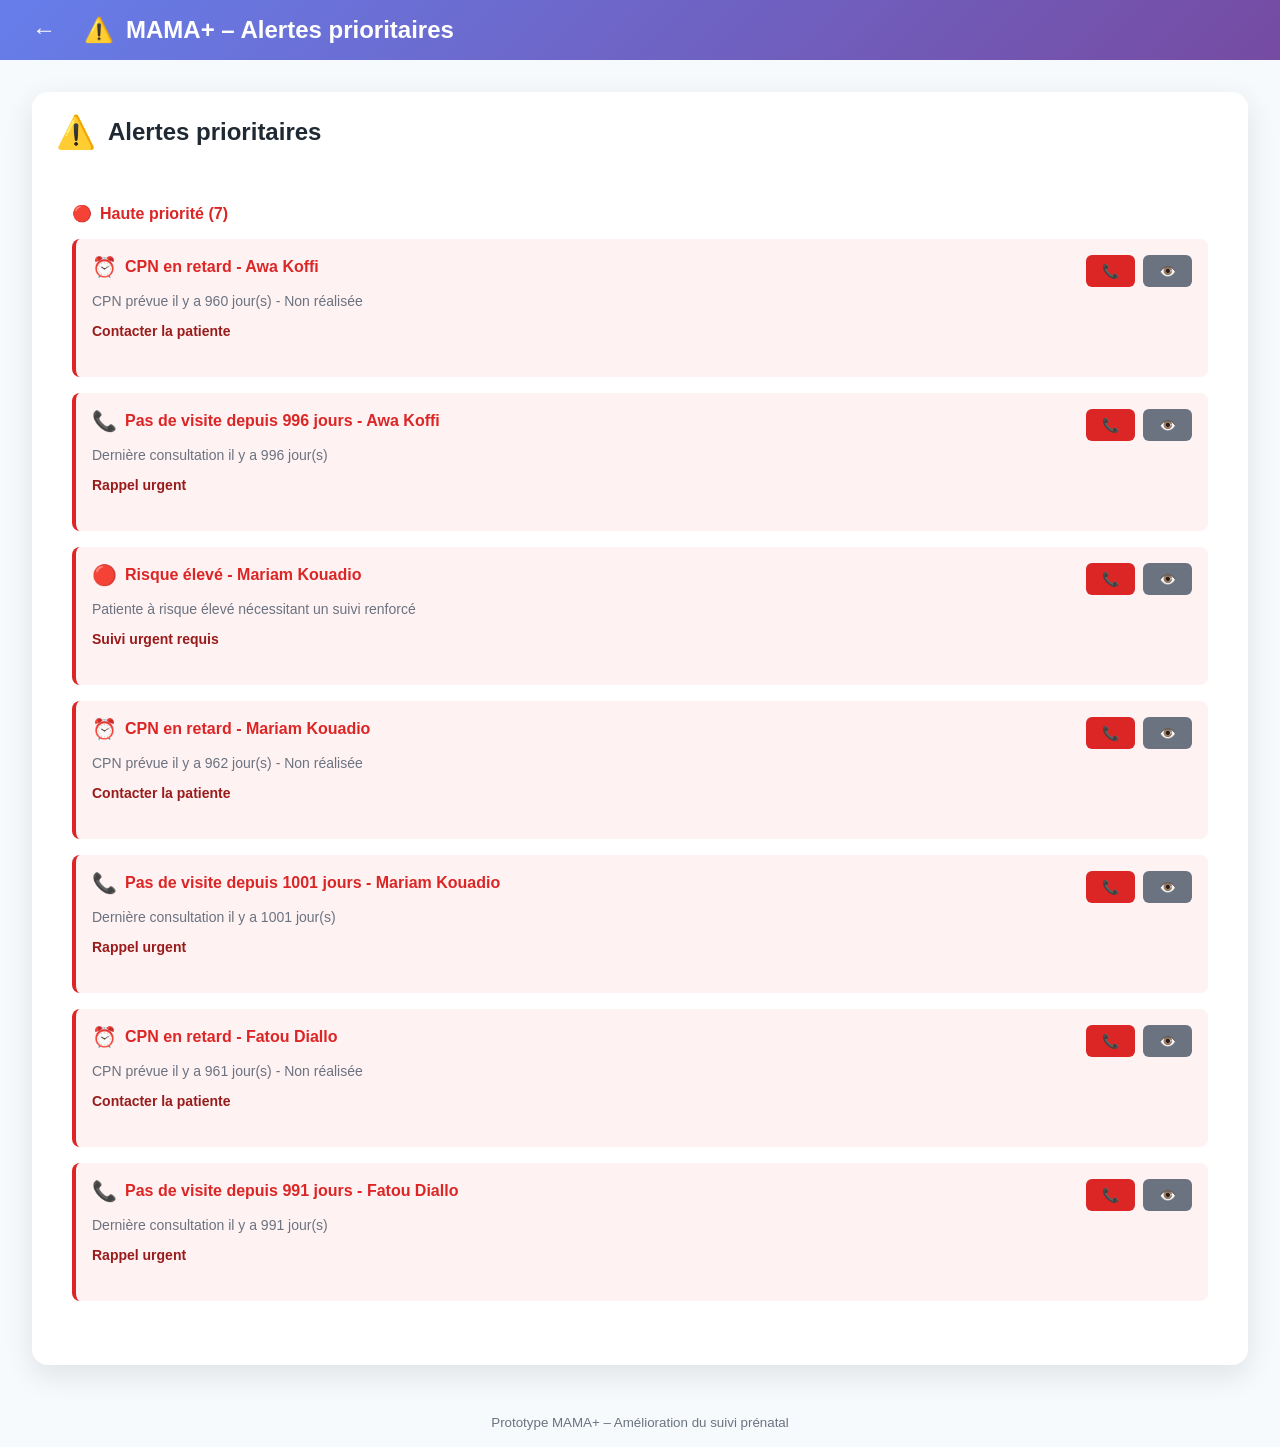
==== alertes.html @ 45003eb3 "Add files via upload" ====
<!DOCTYPE html>
<html lang="fr">
  <head>
    <meta charset="UTF-8" />
    <meta name="viewport" content="width=device-width, initial-scale=1.0" />
    <title>MAMA+ – Alertes prioritaires</title>
    <link rel="stylesheet" href="styles.css" />
  </head>
  <body>
    <header role="banner" class="tools-header">
      <div class="header-left">
        <a href="index-professionnel.html" style="color: #fff; text-decoration: none; font-size: 1.5rem; margin-right: 1rem;">←</a>
        <span class="header-icon">⚠️</span>
        <h1>MAMA+ – Alertes prioritaires</h1>
      </div>
      <div id="auth-section" role="navigation">
        <div id="user-info" class="hidden" aria-live="polite">
          <span id="user-name" aria-label="Nom de l'utilisateur"></span>
          <button id="logout-button" type="button" aria-label="Se déconnecter">Déconnexion</button>
        </div>
      </div>
    </header>

    <main role="main" style="padding: 2rem;">
      <section class="card alerts-card" id="alerts-card">
        <div class="card-header-with-icon">
          <span class="card-icon" style="font-size: 2rem;">⚠️</span>
          <h2>Alertes prioritaires</h2>
        </div>
        <div id="alertes-prioritaires-content" style="padding: 1rem;">
          <div class="loading-state" style="text-align: center; padding: 2rem; color: #6b7280;">
            <p>Chargement des alertes...</p>
          </div>
        </div>
      </section>
    </main>

    <footer role="contentinfo">
      <small>Prototype MAMA+ – Amélioration du suivi prénatal</small>
    </footer>

    <!-- Script pour les alertes prioritaires (version simplifiée) -->
    <script src="app-alertes-simple.js" defer></script>
  </body>
</html>
---- styles.css ----
:root {
  font-family: "Segoe UI", Arial, sans-serif;
  color: #1f2933;
  background-color: #f7fafc;
}

body {
  margin: 0;
  padding: 0;
}

header {
  background: linear-gradient(120deg, #2563eb, #10b981);
  color: #fff;
  padding: 1.5rem 2rem;
  display: flex;
  justify-content: space-between;
  align-items: center;
}

header h1 {
  margin: 0;
  font-size: 1.6rem;
}

#auth-section {
  display: flex;
  gap: 1rem;
  align-items: center;
}

#login-form {
  display: flex;
  gap: 0.5rem;
}

input,
select,
textarea,
button {
  font: inherit;
  padding: 0.5rem;
  border-radius: 0.5rem;
  border: 1px solid #d0d7de;
}

button {
  background-color: #2563eb;
  color: #fff;
  cursor: pointer;
  border: none;
  transition: background 0.2s ease;
}

button:hover {
  background-color: #1d4ed8;
}

main {
  padding: 2rem;
  display: flex;
  flex-direction: column;
  gap: 1.5rem;
}

.layout {
  display: grid;
  grid-template-columns: repeat(auto-fit, minmax(320px, 1fr));
  gap: 1.5rem;
}

.card {
  background: #fff;
  border-radius: 1rem;
  box-shadow: 0 10px 30px rgba(15, 23, 42, 0.1);
  padding: 1.5rem;
}

.card h2 {
  margin-top: 0;
}

.stats-grid {
  display: grid;
  grid-template-columns: repeat(3, 1fr);
  gap: 0.75rem;
  margin-top: 1rem;
}

.stat-card {
  transition: transform 0.2s ease, box-shadow 0.2s ease;
  cursor: default;
}

.stat-card:hover {
  transform: translateY(-2px);
  box-shadow: 0 6px 12px rgba(0,0,0,0.15) !important;
}

.dashboard-stats-section {
  margin-bottom: 2rem;
}

@media (max-width: 768px) {
  .stats-grid {
    grid-template-columns: repeat(2, 1fr);
    gap: 0.75rem;
  }
}

@media (max-width: 480px) {
  .stats-grid {
    grid-template-columns: 1fr;
    gap: 0.75rem;
  }
}

.stat-value {
  font-size: 1.75rem;
  font-weight: 600;
  color: #2563eb;
}

.stat-label {
  color: #6b7280;
  font-size: 0.9rem;
}

.risk-stats-section {
  margin-top: 2rem;
  padding-top: 1.5rem;
  border-top: 2px solid #e5e7eb;
}

.risk-stats-section h3 {
  margin: 0 0 1rem 0;
  font-size: 1.1rem;
  color: #374151;
}

.risk-stats-grid {
  display: grid;
  grid-template-columns: repeat(auto-fit, minmax(120px, 1fr));
  gap: 1rem;
}

.risk-stat-item {
  padding: 1rem;
  border-radius: 0.5rem;
  text-align: center;
  border: 2px solid transparent;
}

.risk-high-stat {
  background-color: #fef2f2;
  border-color: #ef4444;
}

.risk-medium-stat {
  background-color: #fffbeb;
  border-color: #f59e0b;
}

.risk-low-stat {
  background-color: #ecfdf5;
  border-color: #10b981;
}

.risk-stat-item .stat-value {
  display: block;
  font-size: 2rem;
  font-weight: 700;
  margin-bottom: 0.25rem;
}

.risk-high-stat .stat-value {
  color: #dc2626;
}

.risk-medium-stat .stat-value {
  color: #d97706;
}

.risk-low-stat .stat-value {
  color: #059669;
}

.table-controls {
  margin-bottom: 1rem;
  padding: 0.75rem;
  background-color: #f9fafb;
  border-radius: 0.5rem;
}

.table-controls-advanced {
  margin-bottom: 1rem;
  padding: 1rem;
  background-color: #f9fafb;
  border-radius: 0.5rem;
}

.filters-row {
  display: grid;
  grid-template-columns: repeat(auto-fit, minmax(140px, 1fr));
  gap: 1rem;
  align-items: end;
}

@media (max-width: 768px) {
  .filters-row {
    grid-template-columns: repeat(auto-fit, minmax(120px, 1fr));
    gap: 0.75rem;
  }
}

.filters-row label {
  display: flex;
  flex-direction: column;
  gap: 0.25rem;
  margin: 0;
  font-size: 0.875rem;
}

.filters-row select {
  padding: 0.5rem;
  border-radius: 0.375rem;
  border: 1px solid #d1d5db;
}

.table-controls label {
  display: flex;
  flex-direction: row;
  align-items: center;
  gap: 0.5rem;
  margin: 0;
}

.table-controls select {
  flex: 1;
  max-width: 200px;
}

.table-container {
  overflow-x: auto;
}

.risk-cell {
  display: flex;
  flex-direction: column;
  gap: 0.25rem;
  align-items: flex-start;
}

.risk-score-small {
  font-size: 0.75rem;
  color: #6b7280;
  font-weight: 500;
}

.risk-row-high {
  background-color: #fef2f2 !important;
  border-left: 3px solid #ef4444;
}

.risk-row-high:hover {
  background-color: #fee2e2 !important;
}

/* Styles pour les actions rapides */
.action-buttons {
  display: flex;
  gap: 0.5rem;
  justify-content: center;
}

.action-btn {
  background: none;
  border: 1px solid #e5e7eb;
  border-radius: 0.375rem;
  padding: 0.375rem 0.5rem;
  cursor: pointer;
  font-size: 1rem;
  transition: all 0.2s;
  line-height: 1;
}

.action-btn:hover {
  background-color: #f3f4f6;
  border-color: #2563eb;
  transform: scale(1.1);
}

.action-btn.call-btn:hover {
  background-color: #ecfdf5;
  border-color: #10b981;
}

.action-btn.reminder-btn:hover {
  background-color: #eff6ff;
  border-color: #2563eb;
}

.action-btn.view-btn:hover {
  background-color: #f9fafb;
  border-color: #6b7280;
}

.action-btn.edit-btn:hover {
  background-color: #fef3c7;
  border-color: #f59e0b;
}

.action-btn.delete-btn:hover {
  background-color: #fee2e2;
  border-color: #ef4444;
}

.action-btn:disabled {
  opacity: 0.5;
  cursor: not-allowed;
}

.action-btn:disabled:hover {
  background: none;
  border-color: #e5e7eb;
  transform: none;
}

/* Styles pour les alertes */
.alerts-list {
  display: flex;
  flex-direction: column;
  gap: 1rem;
}

.alert-item {
  padding: 1rem;
  border-radius: 0.5rem;
  border-left: 4px solid;
  background: #fff;
}

.alert-item.high {
  border-left-color: #ef4444;
  background: #fef2f2;
}

.alert-item.medium {
  border-left-color: #f59e0b;
  background: #fffbeb;
}

.alert-header {
  display: flex;
  gap: 1rem;
  margin-bottom: 0.75rem;
}

.alert-icon {
  font-size: 1.5rem;
  line-height: 1;
  flex-shrink: 0;
}

.alert-info strong {
  display: block;
  color: #1f2933;
  margin-bottom: 0.25rem;
  font-size: 1rem;
}

.alert-info p {
  margin: 0;
  color: #4b5563;
  font-size: 0.875rem;
}

.alert-actions {
  display: flex;
  gap: 0.5rem;
  flex-wrap: wrap;
}

.btn-small {
  padding: 0.375rem 0.75rem;
  font-size: 0.875rem;
  border-radius: 0.375rem;
  border: none;
  cursor: pointer;
  font-weight: 500;
  transition: all 0.2s;
}

.btn-small.btn-primary {
  background-color: #2563eb;
  color: #fff;
}

.btn-small.btn-primary:hover {
  background-color: #1d4ed8;
}

.btn-small.btn-secondary {
  background-color: #6b7280;
  color: #fff;
}

.btn-small.btn-secondary:hover {
  background-color: #4b5563;
}

/* Styles pour les statistiques de performance */
.performance-stats {
  display: flex;
  flex-direction: column;
  gap: 2rem;
}

.performance-item {
  padding: 1.5rem;
  background: #f9fafb;
  border-radius: 0.5rem;
}

.performance-item h4 {
  margin: 0 0 1rem 0;
  color: #374151;
  font-size: 1rem;
}

.stat-bar {
  position: relative;
  width: 100%;
  height: 2rem;
  background: #e5e7eb;
  border-radius: 1rem;
  overflow: hidden;
  margin-bottom: 0.5rem;
}

.stat-bar-fill {
  height: 100%;
  background: linear-gradient(90deg, #2563eb, #10b981);
  transition: width 0.5s ease;
  border-radius: 1rem;
}

.stat-bar-label {
  position: absolute;
  top: 50%;
  left: 50%;
  transform: translate(-50%, -50%);
  font-weight: 700;
  color: #1f2933;
  font-size: 0.875rem;
}

.stat-value-large {
  font-size: 3rem;
  font-weight: 700;
  color: #2563eb;
  line-height: 1;
  margin-bottom: 0.5rem;
}

.performance-actions {
  display: flex;
  gap: 1rem;
  margin-top: 1rem;
}

/* Styles pour la géovisualisation */
.map-placeholder {
  padding: 2rem;
  text-align: center;
  background: #f3f4f6;
  border-radius: 0.5rem;
  border: 2px dashed #d1d5db;
  min-height: 300px;
  display: flex;
  flex-direction: column;
  align-items: center;
  justify-content: center;
}

.map-clusters-preview {
  margin-top: 1.5rem;
  display: grid;
  grid-template-columns: repeat(auto-fit, minmax(200px, 1fr));
  gap: 1rem;
}

.map-cluster-item {
  padding: 1rem;
  background: #fff;
  border-radius: 0.5rem;
  border: 1px solid #e5e7eb;
}

.map-cluster-item strong {
  display: block;
  margin-bottom: 0.5rem;
  color: #1f2933;
}

.cluster-stats {
  display: flex;
  flex-wrap: wrap;
  gap: 0.75rem;
  font-size: 0.875rem;
}

.cluster-stats span {
  padding: 0.25rem 0.5rem;
  border-radius: 0.25rem;
  background: #f3f4f6;
}

.cluster-stats .risk-high {
  background: #fee2e2;
  color: #991b1b;
}

.cluster-stats .risk-medium {
  background: #fef3c7;
  color: #92400e;
}

.cluster-stats .risk-low {
  background: #d1fae5;
  color: #065f46;
}

.stat-percentage {
  display: block;
  font-size: 0.75rem;
  margin-top: 0.25rem;
  opacity: 0.8;
}

/* Styles pour le modal */
.modal {
  position: fixed;
  top: 0;
  left: 0;
  width: 100%;
  height: 100%;
  background-color: rgba(0, 0, 0, 0.5);
  display: flex;
  justify-content: center;
  align-items: center;
  z-index: 1000;
  overflow-y: auto;
  padding: 2rem;
}

.modal.hidden {
  display: none;
}

.modal-content {
  background: #fff;
  border-radius: 1rem;
  box-shadow: 0 20px 60px rgba(0, 0, 0, 0.3);
  max-width: 800px;
  width: 100%;
  max-height: 90vh;
  overflow-y: auto;
  position: relative;
}

.modal-header {
  display: flex;
  justify-content: space-between;
  align-items: center;
  padding: 1.5rem;
  border-bottom: 1px solid #e5e7eb;
}

.modal-header h2 {
  margin: 0;
  font-size: 1.5rem;
}

.close-btn {
  background: none;
  border: none;
  font-size: 2rem;
  color: #6b7280;
  cursor: pointer;
  padding: 0;
  width: 2rem;
  height: 2rem;
  display: flex;
  align-items: center;
  justify-content: center;
  border-radius: 0.25rem;
}

.close-btn:hover {
  background-color: #f3f4f6;
  color: #1f2933;
}

#add-patiente-form {
  padding: 1.5rem;
}

.form-section {
  margin-bottom: 2rem;
}

.form-section h3 {
  margin: 0 0 1rem 0;
  font-size: 1.1rem;
  color: #374151;
  padding-bottom: 0.5rem;
  border-bottom: 2px solid #e5e7eb;
}

.form-row {
  display: grid;
  grid-template-columns: 1fr 1fr;
  gap: 1rem;
}

.form-actions {
  display: flex;
  gap: 1rem;
  justify-content: flex-end;
  margin-top: 2rem;
  padding-top: 1.5rem;
  border-top: 1px solid #e5e7eb;
}

.btn-primary {
  background-color: #2563eb;
  color: #fff;
  border: none;
  padding: 0.75rem 1.5rem;
  border-radius: 0.5rem;
  font-weight: 600;
  cursor: pointer;
  transition: background-color 0.2s;
}

.btn-primary:hover {
  background-color: #1d4ed8;
}

.btn-secondary {
  background-color: #6b7280;
  color: #fff;
  border: none;
  padding: 0.75rem 1.5rem;
  border-radius: 0.5rem;
  font-weight: 600;
  cursor: pointer;
  transition: background-color 0.2s;
}

.btn-secondary:hover {
  background-color: #4b5563;
}

.required {
  color: #ef4444;
}

table {
  width: 100%;
  border-collapse: collapse;
  margin-top: 1rem;
}

th,
td {
  padding: 0.75rem;
  border-bottom: 1px solid #e2e8f0;
  text-align: left;
}

tbody tr:hover {
  background-color: #f1f5f9;
  cursor: pointer;
}

label {
  display: flex;
  flex-direction: column;
  gap: 0.25rem;
  margin-bottom: 0.75rem;
}

.checkbox-group {
  display: flex;
  gap: 1rem;
}

.message {
  margin-top: 0.75rem;
  min-height: 1.2rem;
  color: #1f2933;
}

.message.success {
  color: #0f9d58;
}

.message.error {
  color: #d93025;
}

.dossier-grids {
  display: grid;
  grid-template-columns: repeat(auto-fit, minmax(220px, 1fr));
  gap: 1rem;
  margin-top: 1rem;
}

/* Styles améliorés pour le dossier médical */
.dossier-grids-enhanced {
  display: grid;
  grid-template-columns: repeat(3, 1fr);
  gap: 2rem;
  margin-top: 2rem;
  align-items: start;
}

@media screen and (max-width: 1200px) {
  .dossier-grids-enhanced {
    grid-template-columns: repeat(2, 1fr);
  }
}

@media screen and (max-width: 768px) {
  .dossier-grids-enhanced {
    grid-template-columns: 1fr;
    gap: 1.5rem;
  }
}

.dossier-section-enhanced {
  background: #ffffff;
  border-radius: 1rem;
  padding: 2.5rem;
  border: 1px solid #e5e7eb;
  box-shadow: 0 2px 8px rgba(0, 0, 0, 0.06);
  transition: all 0.3s ease;
  min-height: 450px;
  display: flex;
  flex-direction: column;
  position: relative;
  overflow: hidden;
}

.dossier-section-enhanced::before {
  content: '';
  position: absolute;
  top: 0;
  left: 0;
  right: 0;
  height: 4px;
  background: linear-gradient(90deg, #667eea 0%, #764ba2 100%);
}

.dossier-section-enhanced.section-icon-consultation::before {
  background: linear-gradient(90deg, #2563eb 0%, #1d4ed8 100%);
}

.dossier-section-enhanced.section-icon-cpn::before {
  background: linear-gradient(90deg, #f59e0b 0%, #d97706 100%);
}

.dossier-section-enhanced.section-icon-vaccination::before {
  background: linear-gradient(90deg, #10b981 0%, #059669 100%);
}

.dossier-section-enhanced:hover {
  box-shadow: 0 8px 24px rgba(0, 0, 0, 0.12);
  transform: translateY(-4px);
  border-color: #cbd5e1;
}

.section-header-enhanced {
  display: flex;
  align-items: center;
  gap: 1.5rem;
  margin-bottom: 2rem;
  padding-bottom: 1.5rem;
  border-bottom: 2px solid #f1f5f9;
  position: relative;
}

.section-icon-wrapper {
  display: flex;
  align-items: center;
  justify-content: center;
  width: 56px;
  height: 56px;
  background: linear-gradient(135deg, #667eea 0%, #764ba2 100%);
  border-radius: 1rem;
  box-shadow: 0 4px 12px rgba(102, 126, 234, 0.25);
  flex-shrink: 0;
  transition: all 0.3s ease;
}

.dossier-section-enhanced:hover .section-icon-wrapper {
  transform: scale(1.1) rotate(5deg);
  box-shadow: 0 6px 16px rgba(102, 126, 234, 0.35);
}

.section-icon-wrapper.section-icon-consultation {
  background: linear-gradient(135deg, #2563eb 0%, #1d4ed8 100%);
  box-shadow: 0 2px 8px rgba(37, 99, 235, 0.2);
}

.section-icon-wrapper.section-icon-cpn {
  background: linear-gradient(135deg, #f59e0b 0%, #d97706 100%);
  box-shadow: 0 2px 8px rgba(245, 158, 11, 0.2);
}

.section-icon-wrapper.section-icon-vaccination {
  background: linear-gradient(135deg, #10b981 0%, #059669 100%);
  box-shadow: 0 2px 8px rgba(16, 185, 129, 0.2);
}

.section-icon-large {
  font-size: 2rem;
  line-height: 1;
  filter: drop-shadow(0 2px 4px rgba(0, 0, 0, 0.1));
}

.section-title-wrapper {
  display: flex;
  align-items: center;
  gap: 0.75rem;
  flex: 1;
}

.section-title {
  margin: 0;
  font-size: 1.375rem;
  font-weight: 700;
  color: #0f172a;
  letter-spacing: -0.02em;
}

.section-count {
  display: inline-flex;
  align-items: center;
  justify-content: center;
  min-width: 28px;
  height: 28px;
  padding: 0 0.75rem;
  background: linear-gradient(135deg, #f1f5f9 0%, #e2e8f0 100%);
  color: #475569;
  border-radius: 14px;
  font-size: 0.875rem;
  font-weight: 700;
  border: 1px solid #cbd5e1;
  box-shadow: 0 1px 3px rgba(0, 0, 0, 0.05);
}

.dossier-list-enhanced {
  display: flex;
  flex-direction: column;
  gap: 1.5rem;
  flex: 1;
  padding-top: 0.5rem;
}

/* Styles pour les consultations */
.consultation-item {
  display: flex;
  flex-direction: column;
  gap: 1.5rem;
  padding: 1.75rem;
  background: linear-gradient(to bottom, #ffffff 0%, #f8fafc 100%);
  border-radius: 0.875rem;
  border: 1px solid #e2e8f0;
  transition: all 0.3s ease;
  min-height: 200px;
  position: relative;
  overflow: hidden;
}

.consultation-item::before {
  content: '';
  position: absolute;
  top: 0;
  left: 0;
  width: 3px;
  height: 100%;
  background: linear-gradient(180deg, #2563eb 0%, #1d4ed8 100%);
}

.consultation-item:hover {
  box-shadow: 0 8px 20px rgba(37, 99, 235, 0.15);
  border-color: #3b82f6;
  transform: translateY(-3px);
  background: linear-gradient(to bottom, #ffffff 0%, #eff6ff 100%);
}

.item-header-consultation {
  display: flex;
  align-items: center;
  gap: 1.25rem;
  padding-bottom: 0.75rem;
  border-bottom: 1px solid #e5e7eb;
  margin-bottom: 0.5rem;
}

.item-icon-large {
  font-size: 2rem;
  line-height: 1;
}

.item-date-enhanced {
  display: flex;
  flex-direction: column;
  gap: 0.25rem;
}

.date-day {
  font-size: 0.9375rem;
  font-weight: 700;
  color: #1f2933;
  letter-spacing: 0.05em;
  line-height: 1.4;
}

.date-year {
  font-size: 0.75rem;
  color: #6b7280;
  font-weight: 500;
}

.item-content-enhanced {
  flex: 1;
}

.item-metrics-enhanced {
  display: grid;
  grid-template-columns: repeat(auto-fit, minmax(140px, 1fr));
  gap: 0.875rem;
  margin-bottom: 1rem;
}

.metric-card {
  display: flex;
  flex-direction: column;
  gap: 0.5rem;
  padding: 1rem 1.25rem;
  background: #ffffff;
  border-radius: 0.625rem;
  border: 1px solid #e2e8f0;
  min-height: 70px;
  justify-content: center;
  box-shadow: 0 1px 3px rgba(0, 0, 0, 0.05);
  transition: all 0.2s ease;
}

.metric-card:hover {
  box-shadow: 0 4px 8px rgba(0, 0, 0, 0.08);
  border-color: #cbd5e1;
  transform: translateY(-1px);
}

.metric-label {
  font-size: 0.75rem;
  color: #6b7280;
  font-weight: 700;
  text-transform: uppercase;
  letter-spacing: 0.05em;
  margin-bottom: 0.25rem;
}

.metric-value {
  font-size: 1.125rem;
  font-weight: 700;
  color: #1f2933;
  line-height: 1.3;
}

.item-notes-enhanced {
  padding: 1rem 1.25rem;
  background: linear-gradient(to right, #eff6ff 0%, #ffffff 100%);
  border-radius: 0.625rem;
  border-left: 4px solid #2563eb;
  margin-top: 0.75rem;
  box-shadow: 0 1px 3px rgba(37, 99, 235, 0.1);
}

.item-notes-enhanced p {
  margin: 0;
  color: #374151;
  font-size: 0.9375rem;
  line-height: 1.6;
  padding-left: 0.5rem;
}

/* Styles pour les vaccinations */
.vaccination-item {
  display: flex;
  align-items: flex-start;
  gap: 1.5rem;
  padding: 1.75rem;
  background: linear-gradient(to bottom, #ffffff 0%, #f0fdf4 100%);
  border-radius: 0.875rem;
  border: 1px solid #d1fae5;
  transition: all 0.3s ease;
  min-height: 140px;
  position: relative;
  overflow: hidden;
}

.vaccination-item::before {
  content: '';
  position: absolute;
  top: 0;
  left: 0;
  width: 3px;
  height: 100%;
  background: linear-gradient(180deg, #10b981 0%, #059669 100%);
}

.vaccination-item:hover {
  box-shadow: 0 8px 20px rgba(16, 185, 129, 0.15);
  border-color: #34d399;
  transform: translateY(-3px);
  background: linear-gradient(to bottom, #ffffff 0%, #ecfdf5 100%);
}

.vaccination-icon {
  color: #10b981;
}

.vaccination-header {
  margin-bottom: 0.5rem;
}

.vaccination-type {
  display: block;
  font-size: 1.125rem;
  color: #1f2933;
  font-weight: 600;
  margin-bottom: 0.5rem;
}

.vaccination-details {
  display: flex;
  flex-direction: column;
  gap: 0.25rem;
}

.vaccination-date {
  font-size: 0.875rem;
  color: #6b7280;
  font-weight: 500;
}

.vaccination-site {
  font-size: 0.875rem;
  color: #6b7280;
  font-style: italic;
}

/* Styles pour les CPN */
.cpn-item {
  display: flex;
  align-items: flex-start;
  gap: 1.5rem;
  padding: 1.75rem;
  background: linear-gradient(to bottom, #ffffff 0%, #fffbeb 100%);
  border-radius: 0.875rem;
  border: 1px solid #fef3c7;
  transition: all 0.3s ease;
  min-height: 160px;
  position: relative;
  overflow: hidden;
}

.cpn-item::before {
  content: '';
  position: absolute;
  top: 0;
  left: 0;
  width: 3px;
  height: 100%;
  background: linear-gradient(180deg, #f59e0b 0%, #d97706 100%);
}

.cpn-item:hover {
  box-shadow: 0 8px 20px rgba(245, 158, 11, 0.15);
  border-color: #fbbf24;
  transform: translateY(-3px);
  background: linear-gradient(to bottom, #ffffff 0%, #fef3c7 100%);
}

.cpn-icon {
  color: #f59e0b;
}

.cpn-header {
  display: flex;
  align-items: center;
  justify-content: space-between;
  gap: 1rem;
  margin-bottom: 0.5rem;
  flex-wrap: wrap;
}

.cpn-number {
  font-size: 1.125rem;
  color: #1f2933;
  font-weight: 600;
}

.cpn-date-full {
  font-size: 0.9375rem;
  color: #374151;
  font-weight: 500;
  margin-bottom: 0.75rem;
  line-height: 1.5;
}

.cpn-notes {
  margin: 0.5rem 0 0 0;
  font-size: 0.875rem;
  color: #6b7280;
  font-style: italic;
}

.statut-badge-enhanced {
  display: inline-block;
  padding: 0.375rem 0.75rem;
  border-radius: 1rem;
  font-size: 0.75rem;
  font-weight: 700;
  text-transform: uppercase;
  letter-spacing: 0.05em;
  white-space: nowrap;
}

.statut-badge-enhanced.statut-complete {
  background-color: #d1fae5;
  color: #065f46;
}

.statut-badge-enhanced.statut-confirme {
  background-color: #dbeafe;
  color: #1e40af;
}

.statut-badge-enhanced.statut-planifie {
  background-color: #fef3c7;
  color: #92400e;
}

.statut-badge-enhanced.statut-manque {
  background-color: #fee2e2;
  color: #991b1b;
}

/* Responsive pour mobile */
@media screen and (max-width: 768px) {
  .dossier-grids-enhanced {
    grid-template-columns: 1fr;
    gap: 1.5rem;
    margin-top: 1.5rem;
  }
  
  .dossier-section-enhanced {
    padding: 1.5rem;
    min-height: auto;
    border-radius: 0.875rem;
  }
  
  .section-header-enhanced {
    gap: 1rem;
    margin-bottom: 1.5rem;
    padding-bottom: 1.25rem;
  }
  
  .section-icon-wrapper {
    width: 48px;
    height: 48px;
  }
  
  .section-icon-large {
    font-size: 1.75rem;
  }
  
  .section-title {
    font-size: 1.25rem;
  }
  
  .section-count {
    min-width: 24px;
    height: 24px;
    padding: 0 0.5rem;
    font-size: 0.8125rem;
  }
  
  .dossier-list-enhanced {
    gap: 1.25rem;
  }
  
  .item-metrics-enhanced {
    grid-template-columns: 1fr;
    gap: 0.75rem;
  }
  
  .consultation-item,
  .vaccination-item,
  .cpn-item {
    padding: 1.25rem;
    min-height: auto;
    gap: 1.25rem;
  }
  
  .metric-card {
    padding: 0.875rem 1rem;
    min-height: 60px;
  }
  
  .item-notes-enhanced {
    padding: 0.875rem 1rem;
    margin-top: 0.5rem;
  }
  
  .cpn-header {
    flex-direction: column;
    align-items: flex-start;
    gap: 0.75rem;
  }
}

/* Styles pour l'aide intelligente */
.help-icon {
  background: none;
  border: none;
  font-size: 0.875rem;
  cursor: help;
  opacity: 0.6;
  transition: all 0.2s ease;
  padding: 0.25rem;
  margin-left: 0.5rem;
  line-height: 1;
  vertical-align: middle;
}

.help-icon:hover {
  opacity: 1;
  transform: scale(1.2);
}

.metric-header {
  display: flex;
  align-items: center;
  justify-content: space-between;
  width: 100%;
}

.metric-header .metric-label {
  margin-bottom: 0;
}

.metric-advice {
  margin-top: 0.75rem;
  padding: 0.625rem 0.875rem;
  border-radius: 0.5rem;
  font-size: 0.8125rem;
  line-height: 1.4;
  border-left: 3px solid;
}

.metric-advice.success {
  background: #ecfdf5;
  color: #065f46;
  border-color: #10b981;
}

.metric-advice.info {
  background: #eff6ff;
  color: #1e40af;
  border-color: #3b82f6;
}

.metric-advice.warning {
  background: #fffbeb;
  color: #92400e;
  border-color: #f59e0b;
}

.metric-advice.alert {
  background: #fef2f2;
  color: #991b1b;
  border-color: #ef4444;
  font-weight: 600;
}

.cpn-header-left,
.vaccination-header-left {
  display: flex;
  align-items: center;
  gap: 0.5rem;
}

.cpn-advice {
  margin-top: 0.75rem;
  padding: 0.75rem 1rem;
  border-radius: 0.5rem;
  font-size: 0.875rem;
  line-height: 1.5;
  background: #f8fafc;
  border-left: 3px solid #f59e0b;
  color: #475569;
}

.cpn-advice.statut-complete {
  background: #ecfdf5;
  border-color: #10b981;
  color: #065f46;
}

.cpn-advice.statut-planifie {
  background: #fffbeb;
  border-color: #f59e0b;
  color: #92400e;
}

.cpn-advice.statut-manque {
  background: #fef2f2;
  border-color: #ef4444;
  color: #991b1b;
}

.vaccination-info {
  margin-top: 0.75rem;
  padding: 0.75rem 1rem;
  border-radius: 0.5rem;
  font-size: 0.875rem;
  line-height: 1.5;
  background: #ecfdf5;
  border-left: 3px solid #10b981;
  color: #065f46;
}

.help-tooltip {
  position: fixed;
  background: #1f2933;
  color: #ffffff;
  padding: 0.75rem 1rem;
  border-radius: 0.5rem;
  font-size: 0.875rem;
  line-height: 1.5;
  max-width: 300px;
  z-index: 10000;
  box-shadow: 0 4px 12px rgba(0, 0, 0, 0.3);
  pointer-events: none;
}

.help-tooltip::after {
  content: '';
  position: absolute;
  bottom: -6px;
  left: 50%;
  transform: translateX(-50%);
  width: 0;
  height: 0;
  border-left: 6px solid transparent;
  border-right: 6px solid transparent;
  border-top: 6px solid #1f2933;
}

/* Responsive pour l'aide */
@media screen and (max-width: 768px) {
  .help-icon {
    font-size: 0.75rem;
  }
  
  .metric-advice,
  .cpn-advice,
  .vaccination-info {
    font-size: 0.8125rem;
    padding: 0.625rem 0.75rem;
  }
  
  .help-tooltip {
    max-width: 250px;
    font-size: 0.8125rem;
    padding: 0.625rem 0.875rem;
  }
}

.hidden {
  display: none;
}

footer {
  text-align: center;
  padding: 1rem;
  color: #6b7280;
}

/* Styles pour les prédictions de risque */
.prediction-card {
  border-left: 4px solid #6b7280;
  padding: 1.5rem;
  background: #f9fafb;
  border-radius: 0.5rem;
  grid-column: 1 / -1; /* Prend toute la largeur */
}

.prediction-header {
  display: flex;
  justify-content: space-between;
  align-items: center;
  margin-bottom: 1rem;
  padding-bottom: 0.75rem;
  border-bottom: 2px solid #e5e7eb;
}

.prediction-header h4 {
  margin: 0;
  font-size: 1.1rem;
  color: #1f2933;
}

.prediction-badge {
  padding: 0.375rem 0.75rem;
  border-radius: 1rem;
  font-size: 0.75rem;
  font-weight: 700;
  text-transform: uppercase;
  letter-spacing: 0.05em;
}

.prediction-badge.risk-high {
  background-color: #fee2e2;
  color: #991b1b;
}

.prediction-badge.risk-medium {
  background-color: #fef3c7;
  color: #92400e;
}

.prediction-badge.risk-low {
  background-color: #d1fae5;
  color: #065f46;
}

.prediction-card.risk-low {
  border-left-color: #10b981;
  background: #ecfdf5;
}

.prediction-card.risk-medium {
  border-left-color: #f59e0b;
  background: #fffbeb;
}

.prediction-card.risk-high {
  border-left-color: #ef4444;
  background: #fef2f2;
}

.risk-info {
  margin: 1rem 0;
}

.risk-metrics {
  display: flex;
  gap: 1.5rem;
  margin-top: 1rem;
  padding-top: 1rem;
  border-top: 1px solid #e5e7eb;
}

.risk-metric {
  display: flex;
  flex-direction: column;
  gap: 0.25rem;
}

.metric-label {
  font-size: 0.875rem;
  color: #6b7280;
}

.metric-value {
  font-size: 1rem;
  font-weight: 600;
  color: #1f2933;
}

.risk-features {
  margin-top: 1rem;
  padding-top: 1rem;
  border-top: 1px solid #e5e7eb;
}

.risk-features h5 {
  margin: 0 0 0.5rem 0;
  font-size: 0.9rem;
  color: #374151;
}

.risk-features ul {
  margin: 0;
  padding-left: 1.5rem;
  color: #4b5563;
}

.risk-features li {
  margin-bottom: 0.25rem;
  font-size: 0.875rem;
}

.risk-score {
  display: flex;
  align-items: baseline;
  gap: 0.5rem;
  margin-bottom: 0.5rem;
}

.risk-value {
  font-size: 2rem;
  font-weight: 700;
}

.risk-label {
  font-size: 1rem;
  font-weight: 600;
  text-transform: capitalize;
}

.risk-confidence {
  font-size: 0.875rem;
  color: #6b7280;
  margin-top: 0.5rem;
}

.risk-recommendations {
  margin-top: 1rem;
}

.risk-recommendations h5 {
  margin: 0 0 0.5rem 0;
  font-size: 0.9rem;
  color: #374151;
}

.risk-recommendations ul {
  margin: 0;
  padding-left: 1.5rem;
  color: #4b5563;
}

.risk-recommendations li {
  margin-bottom: 0.25rem;
  font-size: 0.875rem;
}

.prediction-unavailable {
  color: #6b7280;
  font-style: italic;
  margin: 0.5rem 0;
}

/* Badges de risque dans le tableau */
.risk-badge {
  display: inline-block;
  padding: 0.25rem 0.75rem;
  border-radius: 1rem;
  font-size: 0.75rem;
  font-weight: 600;
  text-transform: capitalize;
}

.risk-badge-low {
  background-color: #d1fae5;
  color: #065f46;
}

.risk-badge-medium {
  background-color: #fef3c7;
  color: #92400e;
}

.risk-badge-high {
  background-color: #fee2e2;
  color: #991b1b;
}

/* Styles améliorés pour l'interface patiente */
.welcome-card-enhanced {
  background: linear-gradient(135deg, #667eea 0%, #764ba2 100%);
  color: #fff;
  border: none;
}

.welcome-header {
  display: flex;
  align-items: center;
  gap: 1.5rem;
}

.welcome-icon {
  font-size: 3rem;
  line-height: 1;
}

.welcome-card-enhanced h2 {
  color: #fff;
  margin: 0 0 0.5rem 0;
  font-size: 2rem;
}

.welcome-text {
  color: rgba(255, 255, 255, 0.9);
  font-size: 1.1rem;
  margin: 0;
}

.card-header-with-icon {
  display: flex;
  align-items: center;
  gap: 0.75rem;
  margin-bottom: 1.5rem;
}

.card-icon {
  font-size: 1.5rem;
  line-height: 1;
}

.card-header-with-icon h2 {
  margin: 0;
  font-size: 1.5rem;
}

.loading-state {
  display: flex;
  flex-direction: column;
  align-items: center;
  justify-content: center;
  padding: 2rem;
  color: #6b7280;
}

.spinner {
  width: 40px;
  height: 40px;
  border: 4px solid #e5e7eb;
  border-top-color: #2563eb;
  border-radius: 50%;
  animation: spin 1s linear infinite;
  margin-bottom: 1rem;
}

@keyframes spin {
  to { transform: rotate(360deg); }
}

.empty-state {
  text-align: center;
  padding: 2rem;
  color: #6b7280;
}

.empty-icon {
  font-size: 3rem;
  display: block;
  margin-bottom: 1rem;
}

.empty-state p {
  margin: 0.5rem 0;
  font-size: 1rem;
}

.empty-state small {
  color: #9ca3af;
  font-size: 0.875rem;
}

.empty-state-small {
  padding: 1rem;
  text-align: center;
  color: #9ca3af;
  font-size: 0.875rem;
}

.error-state {
  text-align: center;
  padding: 2rem;
  color: #dc2626;
}

.error-icon {
  font-size: 3rem;
  display: block;
  margin-bottom: 1rem;
}

.error-state p {
  margin: 0.5rem 0;
  font-weight: 600;
}

.error-state small {
  color: #991b1b;
  font-size: 0.875rem;
}

/* Styles améliorés pour les CPN */
.cpn-item-enhanced {
  border: 2px solid #e5e7eb;
  border-radius: 0.75rem;
  padding: 1.25rem;
  margin-bottom: 1rem;
  background: #fff;
  transition: all 0.2s;
}

.cpn-item-enhanced:hover {
  box-shadow: 0 4px 12px rgba(0, 0, 0, 0.1);
  transform: translateY(-2px);
}

.cpn-item-enhanced.upcoming {
  border-color: #2563eb;
  background: linear-gradient(to right, #eff6ff, #fff);
}

.cpn-item-enhanced.today {
  border-color: #10b981;
  background: linear-gradient(to right, #ecfdf5, #fff);
  box-shadow: 0 4px 12px rgba(16, 185, 129, 0.2);
}

.cpn-item-enhanced.statut-complete {
  border-left: 4px solid #10b981;
  background: #ecfdf5;
}

.cpn-item-enhanced.statut-confirme {
  border-left: 4px solid #2563eb;
  background: #eff6ff;
}

.cpn-item-enhanced.statut-planifie {
  border-left: 4px solid #f59e0b;
  background: #fffbeb;
}

.cpn-item-enhanced.statut-manque {
  border-left: 4px solid #ef4444;
  background: #fef2f2;
}

.cpn-item-header {
  display: flex;
  justify-content: space-between;
  align-items: center;
  margin-bottom: 1rem;
}

.cpn-number-badge {
  background: #2563eb;
  color: #fff;
  padding: 0.375rem 0.75rem;
  border-radius: 0.5rem;
  font-weight: 700;
  font-size: 0.875rem;
}

.cpn-statut-badge {
  padding: 0.25rem 0.75rem;
  border-radius: 1rem;
  font-size: 0.75rem;
  font-weight: 600;
  text-transform: capitalize;
}

.cpn-statut-badge.statut-complete {
  background-color: #d1fae5;
  color: #065f46;
}

.cpn-statut-badge.statut-confirme {
  background-color: #dbeafe;
  color: #1e40af;
}

.cpn-statut-badge.statut-planifie {
  background-color: #fef3c7;
  color: #92400e;
}

.cpn-statut-badge.statut-manque {
  background-color: #fee2e2;
  color: #991b1b;
}

.cpn-date-info {
  display: flex;
  align-items: center;
  gap: 1rem;
}

.cpn-date-icon {
  font-size: 2rem;
  line-height: 1;
}

.cpn-date-main {
  margin: 0;
  font-size: 1.1rem;
  font-weight: 600;
  color: #1f2933;
}

.cpn-date-time {
  margin: 0.25rem 0 0 0;
  font-size: 0.875rem;
  color: #6b7280;
}

.cpn-notes {
  margin-top: 1rem;
  padding-top: 1rem;
  border-top: 1px solid #e5e7eb;
}

.cpn-notes p {
  margin: 0;
  color: #4b5563;
  font-size: 0.875rem;
}

/* Styles améliorés pour le dossier médical */
.dossier-section {
  background: #f9fafb;
  border-radius: 0.5rem;
  padding: 1.25rem;
}

.section-header {
  display: flex;
  align-items: center;
  gap: 0.75rem;
  margin-bottom: 1rem;
  padding-bottom: 0.75rem;
  border-bottom: 2px solid #e5e7eb;
}

.section-icon {
  font-size: 1.5rem;
  line-height: 1;
}

.section-header h4 {
  margin: 0;
  font-size: 1.1rem;
  color: #374151;
}

.dossier-list {
  display: flex;
  flex-direction: column;
  gap: 0.75rem;
}

.dossier-item {
  display: flex;
  gap: 1rem;
  padding: 1rem;
  background: #fff;
  border-radius: 0.5rem;
  border: 1px solid #e5e7eb;
  transition: all 0.2s;
}

.dossier-item:hover {
  box-shadow: 0 2px 8px rgba(0, 0, 0, 0.1);
  border-color: #2563eb;
}

.item-icon {
  font-size: 1.5rem;
  line-height: 1;
}

.item-date {
  font-size: 0.75rem;
  color: #6b7280;
  font-weight: 600;
  text-transform: uppercase;
  margin-bottom: 0.5rem;
}

.item-content {
  flex: 1;
}

.item-content strong {
  display: block;
  color: #1f2933;
  margin-bottom: 0.25rem;
}

.item-date-small {
  margin: 0.25rem 0;
  font-size: 0.875rem;
  color: #6b7280;
}

.item-metrics {
  display: flex;
  gap: 1rem;
  flex-wrap: wrap;
  margin-bottom: 0.5rem;
}

.metric {
  font-size: 0.875rem;
  color: #4b5563;
}

.metric strong {
  color: #1f2933;
}

.item-notes {
  margin: 0.5rem 0 0 0;
  font-size: 0.875rem;
  color: #6b7280;
  font-style: italic;
}

.statut-badge {
  display: inline-block;
  padding: 0.25rem 0.5rem;
  border-radius: 0.375rem;
  font-size: 0.75rem;
  font-weight: 600;
  text-transform: capitalize;
  margin-top: 0.5rem;
}

.statut-badge.statut-complete {
  background-color: #d1fae5;
  color: #065f46;
}

.statut-badge.statut-confirme {
  background-color: #dbeafe;
  color: #1e40af;
}

.statut-badge.statut-planifie {
  background-color: #fef3c7;
  color: #92400e;
}

.statut-badge.statut-manque {
  background-color: #fee2e2;
  color: #991b1b;
}

/* Styles pour les informations importantes */
.info-card-enhanced {
  background: linear-gradient(135deg, #f0f9ff 0%, #e0f2fe 100%);
  border: 2px solid #0ea5e9;
}

.info-content-enhanced {
  display: flex;
  flex-direction: column;
  gap: 1.5rem;
}

.info-item {
  display: flex;
  gap: 1rem;
  padding: 1rem;
  background: #fff;
  border-radius: 0.5rem;
  border-left: 4px solid #0ea5e9;
}

.info-icon {
  font-size: 1.5rem;
  line-height: 1;
  flex-shrink: 0;
}

.info-item strong {
  display: block;
  color: #1f2933;
  margin-bottom: 0.25rem;
  font-size: 1rem;
}

.info-item p {
  margin: 0;
  color: #4b5563;
  font-size: 0.875rem;
  line-height: 1.5;
}

/* Styles pour le profil patiente */
.profile-card {
  background: linear-gradient(135deg, #667eea 0%, #764ba2 100%);
  color: #fff;
  border: none;
}

.profile-header {
  display: flex;
  align-items: center;
  gap: 1.5rem;
}

.profile-avatar {
  font-size: 4rem;
  line-height: 1;
  background: rgba(255, 255, 255, 0.2);
  width: 80px;
  height: 80px;
  border-radius: 50%;
  display: flex;
  align-items: center;
  justify-content: center;
}

.profile-info h2 {
  margin: 0 0 0.5rem 0;
  color: #fff;
  font-size: 1.75rem;
}

.profile-details {
  display: flex;
  align-items: center;
  gap: 0.75rem;
  color: rgba(255, 255, 255, 0.9);
  font-size: 0.95rem;
}

.separator {
  color: rgba(255, 255, 255, 0.6);
}

/* Styles pour le niveau de risque */
.risk-display {
  padding: 1.5rem;
  border-radius: 0.75rem;
  border: 2px solid;
}

.risk-display.risk-low {
  background: #ecfdf5;
  border-color: #10b981;
}

.risk-display.risk-medium {
  background: #fffbeb;
  border-color: #f59e0b;
}

.risk-display.risk-high {
  background: #fef2f2;
  border-color: #ef4444;
}

.risk-header {
  display: flex;
  align-items: center;
  gap: 1rem;
  margin-bottom: 1rem;
}

.risk-emoji {
  font-size: 3rem;
  line-height: 1;
}

.risk-main {
  flex: 1;
}

.risk-level-text {
  font-size: 1.5rem;
  font-weight: 700;
  margin-bottom: 0.25rem;
}

.risk-percentage {
  font-size: 2.5rem;
  font-weight: 700;
  line-height: 1;
}

.risk-message {
  padding: 1rem;
  background: rgba(255, 255, 255, 0.7);
  border-radius: 0.5rem;
  margin-bottom: 1rem;
  font-weight: 500;
}

.risk-recommendations h4 {
  margin: 0 0 0.75rem 0;
  font-size: 1rem;
}

.risk-recommendations ul {
  margin: 0;
  padding-left: 1.5rem;
}

.risk-recommendations li {
  margin-bottom: 0.5rem;
  line-height: 1.5;
}

/* Styles pour la prochaine consultation - Version améliorée */
.next-appointment-enhanced {
  padding: 2rem;
  background: linear-gradient(135deg, #f0f9ff 0%, #e0f2fe 100%);
  border-radius: 1rem;
  border: 2px solid #bae6fd;
  box-shadow: 0 4px 16px rgba(37, 99, 235, 0.1);
}

.next-appointment-enhanced.today {
  background: linear-gradient(135deg, #ecfdf5 0%, #d1fae5 100%);
  border-color: #10b981;
  box-shadow: 0 6px 20px rgba(16, 185, 129, 0.25);
}

.next-appointment-enhanced.urgent-today {
  animation: pulse 2s infinite;
}

.next-appointment-enhanced.urgent-tomorrow {
  border-color: #f59e0b;
  background: linear-gradient(135deg, #fffbeb 0%, #fef3c7 100%);
}

.next-appointment-enhanced.urgent-week {
  border-color: #3b82f6;
}

@keyframes pulse {
  0%, 100% {
    box-shadow: 0 6px 20px rgba(16, 185, 129, 0.25);
  }
  50% {
    box-shadow: 0 6px 30px rgba(16, 185, 129, 0.4);
  }
}

.appointment-header-enhanced {
  display: flex;
  justify-content: space-between;
  align-items: center;
  margin-bottom: 1.5rem;
  padding-bottom: 1rem;
  border-bottom: 2px solid rgba(37, 99, 235, 0.1);
}

.appointment-badge-large {
  background: linear-gradient(135deg, #2563eb 0%, #1d4ed8 100%);
  color: #fff;
  padding: 0.75rem 1.5rem;
  border-radius: 0.75rem;
  font-weight: 700;
  font-size: 1.1rem;
  box-shadow: 0 2px 8px rgba(37, 99, 235, 0.3);
}

.appointment-status-badge {
  padding: 0.5rem 1rem;
  border-radius: 1.5rem;
  font-size: 0.875rem;
  font-weight: 600;
  text-transform: capitalize;
}

.appointment-status-badge.statut-planifie {
  background: #dbeafe;
  color: #1e40af;
}

.appointment-status-badge.statut-confirme {
  background: #d1fae5;
  color: #065f46;
}

.appointment-status-badge.statut-manque {
  background: #fee2e2;
  color: #991b1b;
}

.appointment-date-enhanced {
  margin-bottom: 1.5rem;
  padding: 1.5rem;
  background: #fff;
  border-radius: 0.75rem;
  box-shadow: 0 2px 8px rgba(0, 0, 0, 0.05);
}

.date-label-large {
  font-size: 1.75rem;
  font-weight: 700;
  color: #1f2933;
  margin-bottom: 0.75rem;
}

.date-full-enhanced {
  font-size: 1.1rem;
  color: #4b5563;
  margin-bottom: 0.5rem;
  font-weight: 500;
}

.date-time-enhanced {
  display: flex;
  align-items: center;
  gap: 0.5rem;
  font-size: 1.25rem;
  font-weight: 600;
  color: #2563eb;
  margin-top: 0.75rem;
}

.time-icon {
  font-size: 1.5rem;
}

.days-until {
  margin-top: 1rem;
  padding: 0.5rem 1rem;
  background: #fef3c7;
  color: #92400e;
  border-radius: 0.5rem;
  font-weight: 600;
  font-size: 0.9rem;
  display: inline-block;
}

.appointment-location-enhanced {
  margin-bottom: 1.5rem;
  padding: 1.5rem;
  background: #fff;
  border-radius: 0.75rem;
  box-shadow: 0 2px 8px rgba(0, 0, 0, 0.05);
}

.location-header {
  display: flex;
  align-items: center;
  gap: 0.75rem;
  margin-bottom: 1rem;
  font-size: 1.1rem;
  color: #1f2933;
}

.location-icon-large {
  font-size: 1.5rem;
}

.location-details {
  display: flex;
  flex-direction: column;
  gap: 0.5rem;
}

.location-city {
  font-size: 1.1rem;
  font-weight: 600;
  color: #1f2933;
  margin: 0;
}

.location-address {
  font-size: 0.95rem;
  color: #6b7280;
  margin: 0;
}

.location-distance {
  font-size: 0.9rem;
  color: #4b5563;
  margin: 0;
}

.location-transport {
  font-size: 0.9rem;
  color: #4b5563;
  margin: 0.5rem 0 0 0;
}

.transport-type {
  font-weight: 600;
  color: #2563eb;
}

.appointment-notes-enhanced {
  margin-bottom: 1.5rem;
  padding: 1.5rem;
  background: #fff;
  border-radius: 0.75rem;
  border-left: 4px solid #2563eb;
  box-shadow: 0 2px 8px rgba(0, 0, 0, 0.05);
}

.notes-header {
  display: flex;
  align-items: center;
  gap: 0.75rem;
  margin-bottom: 0.75rem;
  font-size: 1rem;
  color: #1f2933;
}

.notes-icon {
  font-size: 1.25rem;
}

.notes-content {
  margin: 0;
  font-size: 0.95rem;
  color: #4b5563;
  line-height: 1.6;
}

.appointment-actions {
  display: flex;
  gap: 1rem;
  margin-top: 1.5rem;
  flex-wrap: wrap;
}

.btn-appointment-action {
  flex: 1;
  min-width: 200px;
  padding: 0.875rem 1.5rem;
  border: none;
  border-radius: 0.75rem;
  font-size: 1rem;
  font-weight: 600;
  cursor: pointer;
  transition: all 0.2s;
  background: linear-gradient(135deg, #2563eb 0%, #1d4ed8 100%);
  color: #fff;
  box-shadow: 0 2px 8px rgba(37, 99, 235, 0.3);
}

.btn-appointment-action:hover {
  transform: translateY(-2px);
  box-shadow: 0 4px 12px rgba(37, 99, 235, 0.4);
}

.btn-appointment-action.secondary {
  background: linear-gradient(135deg, #6b7280 0%, #4b5563 100%);
  box-shadow: 0 2px 8px rgba(107, 114, 128, 0.3);
}

.btn-appointment-action.secondary:hover {
  box-shadow: 0 4px 12px rgba(107, 114, 128, 0.4);
}

/* Styles pour les notifications */
.notifications-list {
  display: flex;
  flex-direction: column;
  gap: 0.75rem;
}

.notification-item {
  display: flex;
  gap: 1rem;
  padding: 1rem;
  background: #fff;
  border-radius: 0.5rem;
  border-left: 4px solid #e5e7eb;
  transition: all 0.2s;
}

.notification-item:hover {
  box-shadow: 0 2px 8px rgba(0, 0, 0, 0.1);
}

.notification-item.high {
  border-left-color: #ef4444;
  background: #fef2f2;
}

.notification-item.medium {
  border-left-color: #f59e0b;
  background: #fffbeb;
}

.notification-item.low {
  border-left-color: #10b981;
  background: #ecfdf5;
}

.notification-icon {
  font-size: 1.5rem;
  line-height: 1;
  flex-shrink: 0;
}

.notification-content {
  flex: 1;
}

.notification-content p {
  margin: 0 0 0.25rem 0;
  font-size: 0.9rem;
  line-height: 1.5;
}

.notification-content small {
  color: #6b7280;
  font-size: 0.75rem;
}

/* Styles pour les rappels */
.reminders-list {
  display: flex;
  flex-direction: column;
  gap: 1rem;
}

.reminder-item {
  display: flex;
  align-items: flex-start;
  gap: 1rem;
  padding: 1.25rem;
  background: linear-gradient(to right, #f8fafc 0%, #ffffff 100%);
  border-radius: 0.75rem;
  border: 1px solid #e2e8f0;
  border-left: 4px solid #2563eb;
  transition: all 0.2s ease;
}

.reminder-item:hover {
  box-shadow: 0 4px 12px rgba(0, 0, 0, 0.08);
  transform: translateY(-2px);
  border-left-color: #1d4ed8;
  background: linear-gradient(to right, #f1f5f9 0%, #ffffff 100%);
}

.reminder-icon {
  font-size: 2rem;
  line-height: 1;
  flex-shrink: 0;
  display: flex;
  align-items: center;
  justify-content: center;
  width: 48px;
  height: 48px;
  background: linear-gradient(135deg, #eff6ff 0%, #dbeafe 100%);
  border-radius: 0.75rem;
}

.reminder-content {
  flex: 1;
  min-width: 0;
}

.reminder-title {
  font-size: 1.125rem;
  font-weight: 600;
  color: #1f2933;
  margin-bottom: 0.5rem;
  line-height: 1.4;
}

.reminder-date {
  display: flex;
  flex-direction: column;
  gap: 0.25rem;
}

.reminder-date-label {
  font-size: 1rem;
  font-weight: 600;
  color: #2563eb;
}

.reminder-date-full {
  font-size: 0.875rem;
  color: #64748b;
  font-weight: 500;
}

.reminder-time {
  font-size: 0.875rem;
  color: #64748b;
  font-weight: 500;
  margin-top: 0.25rem;
}

/* Styles spécifiques par type de rappel */
.reminder-item[data-type="consultation"] {
  border-left-color: #2563eb;
}

.reminder-item[data-type="consultation"] .reminder-icon {
  background: linear-gradient(135deg, #eff6ff 0%, #dbeafe 100%);
}

.reminder-item[data-type="cpn"] {
  border-left-color: #f59e0b;
}

.reminder-item[data-type="cpn"] .reminder-icon {
  background: linear-gradient(135deg, #fffbeb 0%, #fef3c7 100%);
}

.reminder-item[data-type="vaccination"] {
  border-left-color: #10b981;
}

.reminder-item[data-type="vaccination"] .reminder-icon {
  background: linear-gradient(135deg, #ecfdf5 0%, #d1fae5 100%);
}

/* Responsive pour les rappels */
@media screen and (max-width: 768px) {
  .reminder-item {
    padding: 1rem;
  }
  
  .reminder-icon {
    width: 40px;
    height: 40px;
    font-size: 1.5rem;
  }
  
  .reminder-title {
    font-size: 1rem;
  }
  
  .reminder-date-label {
    font-size: 0.9375rem;
  }
}

/* Styles pour la localisation */
.location-info {
  display: flex;
  flex-direction: column;
  gap: 1rem;
}

.location-item {
  display: flex;
  gap: 1rem;
  padding: 1rem;
  background: #f9fafb;
  border-radius: 0.5rem;
}

.location-icon {
  font-size: 1.5rem;
  line-height: 1;
  flex-shrink: 0;
}

.location-item strong {
  display: block;
  color: #1f2933;
  margin-bottom: 0.25rem;
  font-size: 0.9rem;
}

.location-item p {
  margin: 0;
  color: #4b5563;
  font-size: 0.875rem;
}

.location-map-placeholder {
  padding: 2rem;
  text-align: center;
  background: #f3f4f6;
  border-radius: 0.5rem;
  border: 2px dashed #d1d5db;
}

.location-map-placeholder p {
  margin: 0 0 0.5rem 0;
  font-weight: 600;
  color: #374151;
}

.location-map-placeholder small {
  color: #6b7280;
  font-size: 0.875rem;
}

/* Styles pour l'espace d'assistance */
.assistance-content {
  padding: 1rem 0;
}

.assistance-options {
  display: grid;
  grid-template-columns: repeat(auto-fit, minmax(200px, 1fr));
  gap: 1rem;
}

.assistance-btn {
  display: flex;
  align-items: center;
  gap: 1rem;
  padding: 1.25rem;
  background: #fff;
  border: 2px solid #e5e7eb;
  border-radius: 0.75rem;
  cursor: pointer;
  transition: all 0.2s;
  text-align: left;
  text-decoration: none;
  color: inherit;
}

.assistance-btn:hover {
  border-color: #2563eb;
  box-shadow: 0 4px 12px rgba(37, 99, 235, 0.15);
  transform: translateY(-2px);
}

.assistance-btn.emergency-btn {
  border-color: #ef4444;
  background: #fef2f2;
}

.assistance-btn.emergency-btn:hover {
  background: #fee2e2;
  box-shadow: 0 4px 12px rgba(239, 68, 68, 0.2);
}

.btn-icon {
  font-size: 2rem;
  line-height: 1;
  flex-shrink: 0;
}

.assistance-btn strong {
  display: block;
  color: #1f2933;
  margin-bottom: 0.25rem;
  font-size: 1rem;
}

.assistance-btn p {
  margin: 0;
  color: #6b7280;
  font-size: 0.875rem;
}

/* Styles pour l'interface patiente (anciens styles conservés pour compatibilité) */
.cpn-item {
  border: 1px solid #e5e7eb;
  border-radius: 0.5rem;
  padding: 1rem;
  margin-bottom: 1rem;
  background: #fff;
}

.cpn-item.statut-complete {
  border-left: 4px solid #10b981;
  background: #ecfdf5;
}

.cpn-item.statut-confirme {
  border-left: 4px solid #2563eb;
  background: #eff6ff;
}

.cpn-item.statut-planifie {
  border-left: 4px solid #f59e0b;
  background: #fffbeb;
}

.cpn-item.statut-manque {
  border-left: 4px solid #ef4444;
  background: #fef2f2;
}

.cpn-header {
  display: flex;
  justify-content: space-between;
  align-items: center;
  margin-bottom: 0.5rem;
}

.cpn-header h3 {
  margin: 0;
  font-size: 1.1rem;
  color: #1f2933;
}

.cpn-statut {
  padding: 0.25rem 0.5rem;
  border-radius: 0.25rem;
  font-size: 0.75rem;
  font-weight: 600;
  text-transform: capitalize;
  background: #f3f4f6;
  color: #4b5563;
}

.cpn-date {
  margin: 0.5rem 0;
  color: #6b7280;
  font-weight: 500;
}

.cpn-notes {
  margin: 0.5rem 0 0 0;
  color: #4b5563;
  font-size: 0.9rem;
}

/* Styles pour l'interface patiente */
.cpn-item {
  border: 1px solid #e5e7eb;
  border-radius: 0.5rem;
  padding: 1rem;
  margin-bottom: 1rem;
  background: #f9fafb;
}

.cpn-item.statut-complete {
  border-left: 4px solid #10b981;
  background: #ecfdf5;
}

.cpn-item.statut-confirme {
  border-left: 4px solid #3b82f6;
  background: #eff6ff;
}

.cpn-item.statut-planifie {
  border-left: 4px solid #f59e0b;
  background: #fffbeb;
}

.cpn-item.statut-manque {
  border-left: 4px solid #ef4444;
  background: #fef2f2;
}

.cpn-header {
  display: flex;
  justify-content: space-between;
  align-items: center;
  margin-bottom: 0.5rem;
}

.cpn-header h3 {
  margin: 0;
  color: #1f2933;
}

.cpn-statut {
  padding: 0.25rem 0.75rem;
  border-radius: 1rem;
  font-size: 0.75rem;
  font-weight: 600;
  text-transform: capitalize;
  background: #e5e7eb;
  color: #374151;
}

.cpn-date {
  color: #4b5563;
  font-weight: 500;
  margin: 0.5rem 0;
}

.cpn-notes {
  color: #6b7280;
  font-size: 0.875rem;
  margin-top: 0.5rem;
}

/* Styles pour le formulaire d'inscription patiente */
.registration-form-card {
  max-width: 800px;
  margin: 0 auto;
}

.registration-content {
  margin-top: 1rem;
}

.registration-intro {
  color: #6b7280;
  margin-bottom: 2rem;
  font-size: 1rem;
  line-height: 1.6;
}

.registration-form {
  display: flex;
  flex-direction: column;
  gap: 2rem;
}

.registration-form .form-section {
  border-bottom: 1px solid #e5e7eb;
  padding-bottom: 1.5rem;
}

.registration-form .form-section:last-of-type {
  border-bottom: none;
}

.registration-form .form-section h3 {
  color: #1f2933;
  margin-bottom: 1rem;
  font-size: 1.1rem;
  font-weight: 600;
}

.registration-form label {
  display: flex;
  flex-direction: column;
  gap: 0.5rem;
  margin-bottom: 1rem;
}

.registration-form label small {
  color: #6b7280;
  font-size: 0.875rem;
  font-weight: normal;
  margin-top: -0.25rem;
}

.registration-form input[type="text"],
.registration-form input[type="number"],
.registration-form input[type="date"],
.registration-form select,
.registration-form textarea {
  padding: 0.75rem;
  border: 1px solid #d0d7de;
  border-radius: 0.5rem;
  font-size: 1rem;
  transition: border-color 0.2s ease;
}

.registration-form input[type="text"]:focus,
.registration-form input[type="number"]:focus,
.registration-form input[type="date"]:focus,
.registration-form select:focus,
.registration-form textarea:focus {
  outline: none;
  border-color: #2563eb;
  box-shadow: 0 0 0 3px rgba(37, 99, 235, 0.1);
}

.registration-form .form-actions {
  display: flex;
  justify-content: flex-end;
  margin-top: 1rem;
}

.registration-form .form-actions button {
  padding: 0.75rem 2rem;
  font-size: 1rem;
  font-weight: 600;
}

.registration-form .message {
  margin-top: 1rem;
  padding: 0.75rem;
  border-radius: 0.5rem;
  font-size: 0.9rem;
}

.registration-form .message.success {
  background-color: #d1fae5;
  color: #065f46;
  border: 1px solid #10b981;
}

.registration-form .message.error {
  background-color: #fee2e2;
  color: #991b1b;
  border: 1px solid #ef4444;
}

/* Styles pour le chatbot */
.chatbot-container {
  display: flex;
  flex-direction: column;
  height: 600px;
}

.chatbot-messages {
  flex: 1;
  overflow-y: auto;
  padding: 1rem;
  background: #f9fafb;
  border-radius: 0.5rem;
  margin-bottom: 1rem;
  display: flex;
  flex-direction: column;
  gap: 1rem;
}

.chatbot-message {
  display: flex;
  gap: 0.75rem;
  align-items: flex-start;
}

.chatbot-message.user {
  flex-direction: row-reverse;
}

.message-avatar {
  font-size: 2rem;
  flex-shrink: 0;
}

.message-content {
  background: #fff;
  padding: 0.75rem 1rem;
  border-radius: 0.75rem;
  box-shadow: 0 2px 4px rgba(0, 0, 0, 0.1);
  max-width: 70%;
}

.chatbot-message.bot .message-content {
  background: #e0f2fe;
  border-left: 3px solid #2563eb;
}

.chatbot-message.user .message-content {
  background: #dbeafe;
  border-right: 3px solid #2563eb;
}

.message-content p {
  margin: 0;
  color: #1f2933;
  line-height: 1.5;
}

.chatbot-input-container {
  display: flex;
  gap: 0.5rem;
  margin-bottom: 1rem;
}

.chatbot-input {
  flex: 1;
  padding: 0.75rem;
  border: 1px solid #d0d7de;
  border-radius: 0.5rem;
  font-size: 1rem;
}

.chatbot-suggestions {
  padding-top: 1rem;
  border-top: 1px solid #e5e7eb;
}

.suggestions-title {
  font-size: 0.9rem;
  color: #6b7280;
  margin-bottom: 0.75rem;
}

.suggestions-list {
  display: flex;
  flex-wrap: wrap;
  gap: 0.5rem;
}

.suggestion-btn {
  padding: 0.5rem 1rem;
  background: #f3f4f6;
  border: 1px solid #e5e7eb;
  border-radius: 0.5rem;
  cursor: pointer;
  font-size: 0.9rem;
  transition: all 0.2s;
}

.suggestion-btn:hover {
  background: #e5e7eb;
  border-color: #d0d7de;
}

/* Styles pour les conseils */
.tabs-container {
  display: flex;
  gap: 0.5rem;
  border-bottom: 2px solid #e5e7eb;
  margin-bottom: 1.5rem;
}

.tab-btn {
  padding: 0.75rem 1.5rem;
  background: transparent;
  border: none;
  border-bottom: 3px solid transparent;
  cursor: pointer;
  font-size: 1rem;
  font-weight: 600;
  color: #6b7280;
  transition: all 0.2s;
  margin-bottom: -2px;
}

.tab-btn:hover {
  color: #2563eb;
}

.tab-btn.active {
  color: #2563eb;
  border-bottom-color: #2563eb;
}

.tab-content {
  display: none;
}

.tab-content.active {
  display: block;
}

.conseils-content {
  display: flex;
  flex-direction: column;
  gap: 2rem;
}

.conseil-section {
  padding: 1.5rem;
  background: #f9fafb;
  border-radius: 0.75rem;
  border-left: 4px solid #2563eb;
}

.conseil-section.urgent {
  background: #fef2f2;
  border-left-color: #ef4444;
}

.conseil-section.warning {
  background: #fffbeb;
  border-left-color: #f59e0b;
}

.conseil-section.info {
  background: #eff6ff;
  border-left-color: #3b82f6;
}

.conseil-section h3 {
  margin-top: 0;
  margin-bottom: 1rem;
  color: #1f2933;
  font-size: 1.2rem;
}

.conseil-list {
  list-style: none;
  padding: 0;
  margin: 0;
  display: flex;
  flex-direction: column;
  gap: 0.75rem;
}

.conseil-list li {
  padding: 0.75rem;
  background: #fff;
  border-radius: 0.5rem;
  line-height: 1.6;
}

.conseil-list.warning li {
  background: #fff7ed;
}

.conseil-list.urgent li {
  background: #fee2e2;
}

.conseil-box {
  padding: 1rem;
  background: #fff;
  border-radius: 0.5rem;
  line-height: 1.8;
}

.conseil-box p {
  margin: 0.5rem 0;
}

.emergency-box {
  padding: 1.5rem;
  background: #fee2e2;
  border: 2px solid #ef4444;
  border-radius: 0.75rem;
  text-align: center;
}

.emergency-phone {
  display: inline-block;
  margin: 1rem 0;
  padding: 1rem 2rem;
  background: #ef4444;
  color: #fff;
  font-size: 1.5rem;
  font-weight: 700;
  border-radius: 0.75rem;
  text-decoration: none;
  transition: all 0.2s;
}

.emergency-phone:hover {
  background: #dc2626;
  transform: scale(1.05);
}

/* Styles améliorés pour les onglets */
.tabs-container-enhanced {
  display: flex;
  gap: 0.5rem;
  border-bottom: 2px solid #e5e7eb;
  margin-bottom: 0;
  padding: 0 1rem;
  overflow-x: auto;
  scrollbar-width: thin;
}

.tab-btn-enhanced {
  padding: 1rem 1.25rem;
  background: transparent;
  border: none;
  border-bottom: 3px solid transparent;
  cursor: pointer;
  font-size: 0.95rem;
  font-weight: 600;
  color: #6b7280;
  transition: all 0.2s;
  margin-bottom: -2px;
  white-space: nowrap;
  flex-shrink: 0;
}

.tab-btn-enhanced:hover {
  color: #2563eb;
  background: #f8fafc;
}

.tab-btn-enhanced.active {
  color: #2563eb;
  border-bottom-color: #2563eb;
  background: #f8fafc;
}

/* Info banner */
.info-banner {
  padding: 2rem;
  border: none;
}

/* Info box */
.info-box {
  padding: 1.5rem;
  background: linear-gradient(135deg, #eff6ff 0%, #dbeafe 100%);
  border-radius: 0.75rem;
  border-left: 4px solid #2563eb;
  margin-bottom: 1.5rem;
}

.info-box.important {
  background: linear-gradient(135deg, #fef3c7 0%, #fde68a 100%);
  border-left-color: #f59e0b;
}

.info-box-header {
  display: flex;
  align-items: center;
  gap: 0.75rem;
  margin-bottom: 1rem;
}

.info-icon {
  font-size: 1.5rem;
}

.info-box h3 {
  margin: 0;
  color: #1f2933;
}

/* Timeline */
.timeline {
  display: flex;
  flex-direction: column;
  gap: 1.5rem;
  position: relative;
  padding-left: 2rem;
}

.timeline::before {
  content: '';
  position: absolute;
  left: 0.75rem;
  top: 0;
  bottom: 0;
  width: 2px;
  background: linear-gradient(180deg, #2563eb 0%, #10b981 100%);
}

.timeline-item {
  display: flex;
  gap: 1rem;
  position: relative;
}

.timeline-marker {
  position: absolute;
  left: -2rem;
  width: 2rem;
  height: 2rem;
  background: linear-gradient(135deg, #2563eb 0%, #1d4ed8 100%);
  color: #fff;
  border-radius: 50%;
  display: flex;
  align-items: center;
  justify-content: center;
  font-weight: 700;
  font-size: 0.875rem;
  box-shadow: 0 2px 8px rgba(37, 99, 235, 0.3);
  flex-shrink: 0;
}

.timeline-content {
  flex: 1;
  padding: 1rem;
  background: #fff;
  border-radius: 0.5rem;
  border: 1px solid #e5e7eb;
}

.timeline-content strong {
  display: block;
  color: #2563eb;
  margin-bottom: 0.5rem;
  font-size: 1.1rem;
}

.timeline-content p {
  margin: 0;
  color: #4b5563;
  line-height: 1.6;
}

/* Checklist grid */
.checklist-grid {
  display: grid;
  grid-template-columns: repeat(auto-fit, minmax(200px, 1fr));
  gap: 1rem;
  margin-top: 1rem;
}

.checklist-item {
  display: flex;
  align-items: center;
  gap: 0.75rem;
  padding: 0.75rem;
  background: #fff;
  border-radius: 0.5rem;
  border: 1px solid #e5e7eb;
}

.check-icon {
  color: #10b981;
  font-weight: 700;
  font-size: 1.2rem;
}

.conseil-section.highlight {
  background: linear-gradient(135deg, #ecfdf5 0%, #d1fae5 100%);
  border-left-color: #10b981;
}

.warning-box {
  background: #fffbeb;
  border-left-color: #f59e0b;
  padding: 1.5rem;
  border-radius: 0.75rem;
}

/* Food grid */
.food-grid {
  display: grid;
  grid-template-columns: repeat(auto-fit, minmax(250px, 1fr));
  gap: 1.5rem;
  margin-top: 1rem;
}

.food-card {
  padding: 1.5rem;
  background: #fff;
  border-radius: 0.75rem;
  border: 1px solid #e5e7eb;
  transition: all 0.2s;
}

.food-card:hover {
  box-shadow: 0 4px 12px rgba(0, 0, 0, 0.1);
  transform: translateY(-2px);
  border-color: #2563eb;
}

.food-icon {
  font-size: 2.5rem;
  display: block;
  margin-bottom: 0.75rem;
}

.food-card h4 {
  margin: 0 0 0.5rem 0;
  color: #1f2933;
  font-size: 1.1rem;
}

.food-card p {
  margin: 0;
  color: #4b5563;
  line-height: 1.6;
  font-size: 0.9rem;
}

/* Meal plan */
.meal-plan {
  display: flex;
  flex-direction: column;
  gap: 1rem;
  margin-top: 1rem;
}

.meal-item {
  padding: 1.25rem;
  background: #fff;
  border-radius: 0.75rem;
  border-left: 4px solid #10b981;
  border: 1px solid #e5e7eb;
}

.meal-time {
  display: block;
  font-weight: 600;
  color: #2563eb;
  margin-bottom: 0.5rem;
  font-size: 1.1rem;
}

.meal-item p {
  margin: 0;
  color: #4b5563;
  line-height: 1.6;
}

/* Preparation grid */
.preparation-grid {
  display: grid;
  grid-template-columns: repeat(auto-fit, minmax(250px, 1fr));
  gap: 1.5rem;
  margin-top: 1rem;
}

.prep-item {
  padding: 1.5rem;
  background: #fff;
  border-radius: 0.75rem;
  border: 1px solid #e5e7eb;
}

.prep-item h4 {
  margin: 0 0 1rem 0;
  color: #2563eb;
  font-size: 1.1rem;
}

.prep-item ul {
  margin: 0;
  padding-left: 1.5rem;
  color: #4b5563;
  line-height: 1.8;
}

/* FAQ */
.faq-container {
  display: flex;
  flex-direction: column;
  gap: 1rem;
}

.faq-item {
  background: #fff;
  border-radius: 0.75rem;
  border: 1px solid #e5e7eb;
  overflow: hidden;
  transition: all 0.2s;
}

.faq-item:hover {
  box-shadow: 0 2px 8px rgba(0, 0, 0, 0.1);
}

.faq-question {
  padding: 1.25rem;
  cursor: pointer;
  display: flex;
  align-items: center;
  gap: 1rem;
  background: #f9fafb;
  transition: background 0.2s;
}

.faq-item.active .faq-question {
  background: #eff6ff;
  border-bottom: 1px solid #e5e7eb;
}

.faq-question:hover {
  background: #f3f4f6;
}

.faq-item.active .faq-question:hover {
  background: #dbeafe;
}

.faq-icon {
  font-size: 1.5rem;
  flex-shrink: 0;
}

.faq-question h3 {
  margin: 0;
  color: #1f2933;
  font-size: 1.1rem;
  font-weight: 600;
}

.faq-answer {
  max-height: 0;
  overflow: hidden;
  transition: max-height 0.3s ease, padding 0.3s ease;
  padding: 0 1.25rem;
}

.faq-item.active .faq-answer {
  max-height: 500px;
  padding: 1.25rem;
}

.faq-answer p {
  margin: 0;
  color: #4b5563;
  line-height: 1.8;
}

/* Responsive pour mobile */
@media screen and (max-width: 768px) {
  .tabs-container-enhanced {
    padding: 0 0.5rem;
  }
  
  .tab-btn-enhanced {
    padding: 0.75rem 1rem;
    font-size: 0.85rem;
  }
  
  .food-grid,
  .preparation-grid,
  .checklist-grid {
    grid-template-columns: 1fr;
  }
  
  .timeline {
    padding-left: 1.5rem;
  }
  
  .timeline-marker {
    left: -1.5rem;
    width: 1.5rem;
    height: 1.5rem;
    font-size: 0.75rem;
  }
  
  .info-banner {
    padding: 1.5rem;
  }
  
  .info-banner span {
    font-size: 2rem;
  }
}

/* Styles pour l'aperçu du dossier */
.dossier-preview {
  padding: 1.5rem;
}

.dossier-stats {
  display: grid;
  grid-template-columns: repeat(3, 1fr);
  gap: 1rem;
  margin-bottom: 1rem;
}

.dossier-stat-item {
  display: flex;
  align-items: center;
  gap: 1rem;
  padding: 1rem;
  background: #f9fafb;
  border-radius: 0.75rem;
  border: 1px solid #e5e7eb;
}

.stat-icon {
  font-size: 2rem;
}

.dossier-stat-item strong {
  display: block;
  font-size: 1.5rem;
  color: #2563eb;
  font-weight: 700;
}

.dossier-stat-item p {
  margin: 0;
  color: #6b7280;
  font-size: 0.9rem;
}

/* Styles pour la grille d'outils (inspirée de l'image) */
.tools-header {
  display: flex;
  justify-content: space-between;
  align-items: center;
  padding: 1rem 2rem;
  background: linear-gradient(135deg, #667eea 0%, #764ba2 100%);
  color: #fff;
}

.header-left {
  display: flex;
  align-items: center;
  gap: 0.75rem;
}

.header-icon {
  font-size: 1.5rem;
}

.tools-header h1 {
  margin: 0;
  font-size: 1.5rem;
  font-weight: 700;
}

.tools-grid-section {
  padding: 2rem;
  background: #f5f5f5;
}

.tools-grid {
  display: grid;
  grid-template-columns: repeat(auto-fill, minmax(280px, 1fr));
  gap: 1.5rem;
  max-width: 1400px;
  margin: 0 auto;
}

.tool-card {
  background: #fff;
  border-radius: 1rem;
  padding: 1.5rem;
  display: flex;
  flex-direction: column;
  align-items: flex-start;
  text-decoration: none;
  color: inherit;
  box-shadow: 0 2px 8px rgba(0, 0, 0, 0.1);
  transition: all 0.3s ease;
  position: relative;
  cursor: pointer;
  min-height: 180px;
  pointer-events: auto;
  -webkit-tap-highlight-color: transparent;
  user-select: none;
  -webkit-user-select: none;
  -moz-user-select: none;
  -ms-user-select: none;
}

.tool-card:hover {
  transform: translateY(-4px);
  box-shadow: 0 4px 16px rgba(0, 0, 0, 0.15);
}

.tool-icon-wrapper {
  margin-bottom: 1rem;
}

.tool-icon-circle {
  width: 60px;
  height: 60px;
  border-radius: 50%;
  display: flex;
  align-items: center;
  justify-content: center;
  background: #e0e0e0;
}

.tool-icon {
  font-size: 2rem;
}

.tool-content {
  flex: 1;
  width: 100%;
}

.tool-title {
  font-size: 1.25rem;
  font-weight: 700;
  margin: 0 0 0.5rem 0;
  color: #1f2933;
}

.tool-subtitle {
  font-size: 0.9rem;
  color: #6b7280;
  margin: 0;
  line-height: 1.4;
}

.tool-badge {
  display: inline-block;
  background: #fbbf24;
  color: #78350f;
  padding: 0.25rem 0.75rem;
  border-radius: 1rem;
  font-size: 0.75rem;
  font-weight: 600;
  margin-top: 0.5rem;
}

.tool-audio-icon {
  position: absolute;
  bottom: 1rem;
  right: 1rem;
  font-size: 1.25rem;
  opacity: 0.6;
  cursor: pointer;
  pointer-events: none; /* Ne pas bloquer les clics sur la carte */
  z-index: 1;
}

.tool-audio-icon:hover {
  opacity: 1;
}

.detail-section {
  padding: 2rem;
  max-width: 1400px;
  margin: 0 auto;
  display: block; /* Par défaut, afficher si pas hidden */
  position: relative;
  z-index: 10;
  background: #fff;
  min-height: 200px;
}

.detail-section.hidden {
  display: none !important; /* Forcer le masquage */
  visibility: hidden !important;
  opacity: 0 !important;
}

.close-detail-btn {
  background: transparent;
  border: none;
  font-size: 1.5rem;
  color: #6b7280;
  cursor: pointer;
  padding: 0.5rem;
  line-height: 1;
  transition: color 0.2s;
}

.close-detail-btn:hover {
  color: #1f2933;
}

@media (max-width: 768px) {
  .tools-grid {
    grid-template-columns: 1fr;
  }
  
  .tools-header {
    flex-direction: column;
    align-items: flex-start;
    gap: 1rem;
  }
}

/* Styles pour les prédictions */
.prediction-card {
  padding: 1.5rem;
  border-radius: 0.75rem;
  margin: 1rem 0;
  border: 2px solid;
}

.prediction-card.risk-high {
  background: #fef2f2;
  border-color: #ef4444;
}

.prediction-card.risk-medium {
  background: #fffbeb;
  border-color: #f59e0b;
}

.prediction-card.risk-low {
  background: #ecfdf5;
  border-color: #10b981;
}

.prediction-header {
  display: flex;
  justify-content: space-between;
  align-items: center;
  margin-bottom: 1rem;
  flex-wrap: wrap;
  gap: 1rem;
}

.prediction-header h3 {
  margin: 0;
  font-size: 1.25rem;
  color: #1f2933;
}

.prediction-badge-large {
  display: inline-block;
  padding: 0.5rem 1rem;
  border-radius: 0.5rem;
  font-weight: 700;
  font-size: 1rem;
}

.risk-high .prediction-badge-large {
  background: #fee2e2;
  color: #991b1b;
}

.risk-medium .prediction-badge-large {
  background: #fef3c7;
  color: #92400e;
}

.risk-low .prediction-badge-large {
  background: #d1fae5;
  color: #065f46;
}

.prediction-details {
  margin-top: 1rem;
}

.prediction-details p {
  margin: 0.5rem 0;
  color: #374151;
}

.prediction-recommendations {
  margin-top: 1rem;
  padding: 1rem;
  background: rgba(255, 255, 255, 0.7);
  border-radius: 0.5rem;
}

.prediction-recommendations h4 {
  margin: 0 0 0.75rem 0;
  color: #1f2933;
  font-size: 1rem;
}

.prediction-recommendations ul {
  margin: 0;
  padding-left: 1.5rem;
}

.prediction-recommendations li {
  margin: 0.5rem 0;
  color: #4b5563;
  line-height: 1.6;
}

.info-message {
  padding: 1rem;
  background: #eff6ff;
  border: 1px solid #3b82f6;
  border-radius: 0.5rem;
  color: #1e40af;
  text-align: center;
}

.info-message p {
  margin: 0.5rem 0;
}

/* Styles pour le formulaire de prédiction */
.prediction-form {
  margin-top: 1.5rem;
}

.prediction-form .form-section {
  margin-bottom: 2rem;
  padding-bottom: 1.5rem;
  border-bottom: 1px solid #e5e7eb;
}

.prediction-form .form-section:last-of-type {
  border-bottom: none;
}

.prediction-form .form-section h3 {
  margin: 0 0 1rem 0;
  color: #1f2933;
  font-size: 1.1rem;
}

.prediction-form .form-row {
  display: grid;
  grid-template-columns: repeat(auto-fit, minmax(200px, 1fr));
  gap: 1rem;
}

.prediction-form label {
  display: flex;
  flex-direction: column;
  gap: 0.5rem;
}

.prediction-form label small {
  font-size: 0.85rem;
  color: #6b7280;
  margin-top: -0.25rem;
}

.prediction-result-card {
  background: #fff;
  border-radius: 0.75rem;
  padding: 1.5rem;
  box-shadow: 0 4px 6px rgba(0, 0, 0, 0.1);
}

.prediction-result-card h3 {
  color: #1f2933;
  font-size: 1.25rem;
  margin-bottom: 1rem;
}

/* ============================================
   STYLES RESPONSIVE POUR MOBILE (Format 3:4)
   ============================================ */

/* Container principal pour format mobile 3:4 */
@media screen and (max-width: 480px) {
  html, body {
    width: 100%;
    height: 100%;
    overflow-x: hidden;
  }
  
  body {
    display: flex;
    flex-direction: column;
    min-height: 100vh;
    /* Ratio 3:4 pour mobile */
    max-width: 100vw;
    margin: 0 auto;
  }
  
  /* Header responsive */
  header {
    padding: 1rem;
    flex-wrap: wrap;
  }
  
  header h1 {
    font-size: 1.2rem;
    line-height: 1.3;
  }
  
  .header-left {
    display: flex;
    align-items: center;
    gap: 0.5rem;
    flex: 1;
    min-width: 0;
  }
  
  .header-left a {
    font-size: 1.2rem !important;
    margin-right: 0.5rem !important;
  }
  
  .header-icon {
    font-size: 1.2rem;
  }
  
  /* Main content responsive */
  main {
    padding: 1rem;
    flex: 1;
    overflow-y: auto;
    -webkit-overflow-scrolling: touch;
  }
  
  /* Cards responsive */
  .card {
    padding: 1rem;
    margin-bottom: 1rem;
    border-radius: 0.75rem;
  }
  
  .card h2 {
    font-size: 1.2rem;
    margin-bottom: 0.75rem;
  }
  
  /* Tools grid responsive */
  .tools-grid {
    grid-template-columns: 1fr;
    gap: 0.75rem;
  }
  
  .tool-card {
    padding: 1rem;
    min-height: auto;
  }
  
  .tool-card h3 {
    font-size: 1rem;
  }
  
  .tool-icon-circle {
    width: 40px;
    height: 40px;
    font-size: 1.2rem;
  }
  
  /* Profile card responsive */
  .profile-card {
    padding: 1rem;
  }
  
  .profile-header {
    flex-direction: column;
    align-items: flex-start;
    gap: 0.75rem;
  }
  
  .profile-avatar {
    width: 50px;
    height: 50px;
    font-size: 1.5rem;
  }
  
  .profile-info h2 {
    font-size: 1.1rem;
  }
  
  .profile-details {
    font-size: 0.85rem;
    flex-wrap: wrap;
  }
  
  /* Table responsive */
  .table-container {
    overflow-x: auto;
    -webkit-overflow-scrolling: touch;
  }
  
  table {
    font-size: 0.85rem;
    min-width: 600px;
  }
  
  table th,
  table td {
    padding: 0.5rem;
  }
  
  /* Forms responsive */
  .form-section {
    margin-bottom: 1rem;
  }
  
  .form-row {
    flex-direction: column;
    gap: 0.75rem;
  }
  
  input,
  select,
  textarea {
    font-size: 16px; /* Évite le zoom sur iOS */
    padding: 0.75rem;
  }
  
  button {
    padding: 0.75rem 1rem;
    font-size: 0.95rem;
  }
  
  .btn-primary,
  .btn-secondary {
    width: 100%;
    margin-bottom: 0.5rem;
  }
  
  /* Modal responsive */
  .modal-content {
    width: 95%;
    max-width: 95%;
    max-height: 90vh;
    margin: 5vh auto;
    padding: 1rem;
    overflow-y: auto;
  }
  
  /* Stats grid responsive */
  .stats-grid {
    grid-template-columns: 1fr;
    gap: 1rem;
  }
  
  /* Next appointment responsive */
  .next-appointment-enhanced {
    padding: 1rem;
  }
  
  .appointment-date-enhanced {
    margin: 1rem 0;
  }
  
  .date-label-large {
    font-size: 1.1rem;
  }
  
  .date-full-enhanced {
    font-size: 0.95rem;
  }
  
  /* Notifications responsive */
  .notifications-list {
    gap: 0.75rem;
  }
  
  .notification-item {
    padding: 0.75rem;
  }
  
  /* CPN list responsive */
  .cpn-list {
    gap: 0.75rem;
  }
  
  .cpn-item {
    padding: 0.75rem;
  }
  
  /* Footer responsive */
  footer {
    padding: 0.75rem 1rem;
    font-size: 0.8rem;
    text-align: center;
  }
  
  /* Chatbot responsive */
  .chatbot-container {
    height: calc(100vh - 200px);
    max-height: 500px;
  }
  
  .chatbot-messages {
    padding: 0.75rem;
  }
  
  .chatbot-input-container {
    padding: 0.75rem;
  }
  
  /* Tabs responsive */
  .tabs-container {
    flex-direction: column;
  }
  
  .tab-btn {
    padding: 0.75rem;
    font-size: 0.9rem;
  }
  
  /* Dossier stats responsive */
  .dossier-stats {
    grid-template-columns: 1fr;
    gap: 0.75rem;
  }
  
  /* Alerts responsive */
  .alert-item {
    padding: 0.75rem;
  }
  
  /* Performance metrics responsive */
  .performance-metric {
    padding: 0.75rem;
  }
}

/* Format tablette (entre 481px et 768px) */
@media screen and (min-width: 481px) and (max-width: 768px) {
  .tools-grid {
    grid-template-columns: repeat(2, 1fr);
    gap: 1rem;
  }
  
  .stats-grid {
    grid-template-columns: repeat(2, 1fr);
  }
  
  main {
    padding: 1.5rem;
  }
  
  .card {
    padding: 1.25rem;
  }
}

/* Optimisation pour ratio 3:4 spécifique */
@media screen and (max-width: 480px) and (orientation: portrait) {
  /* Ajuster pour un ratio proche de 3:4 */
  body {
    max-width: 100vw;
    aspect-ratio: 3 / 4;
  }
  
  /* Réduire les espacements verticaux */
  main {
    padding: 0.75rem;
  }
  
  .card {
    padding: 0.75rem;
    margin-bottom: 0.75rem;
  }
  
  /* Header plus compact */
  header {
    padding: 0.75rem 1rem;
  }
  
  header h1 {
    font-size: 1.1rem;
  }
  
  /* Footer plus compact */
  footer {
    padding: 0.5rem;
    font-size: 0.75rem;
  }
}

/* Mode paysage sur mobile */
@media screen and (max-width: 768px) and (orientation: landscape) {
  header {
    padding: 0.75rem 1rem;
  }
  
  header h1 {
    font-size: 1.1rem;
  }
  
  main {
    padding: 1rem;
  }
  
  .tools-grid {
    grid-template-columns: repeat(2, 1fr);
  }
}
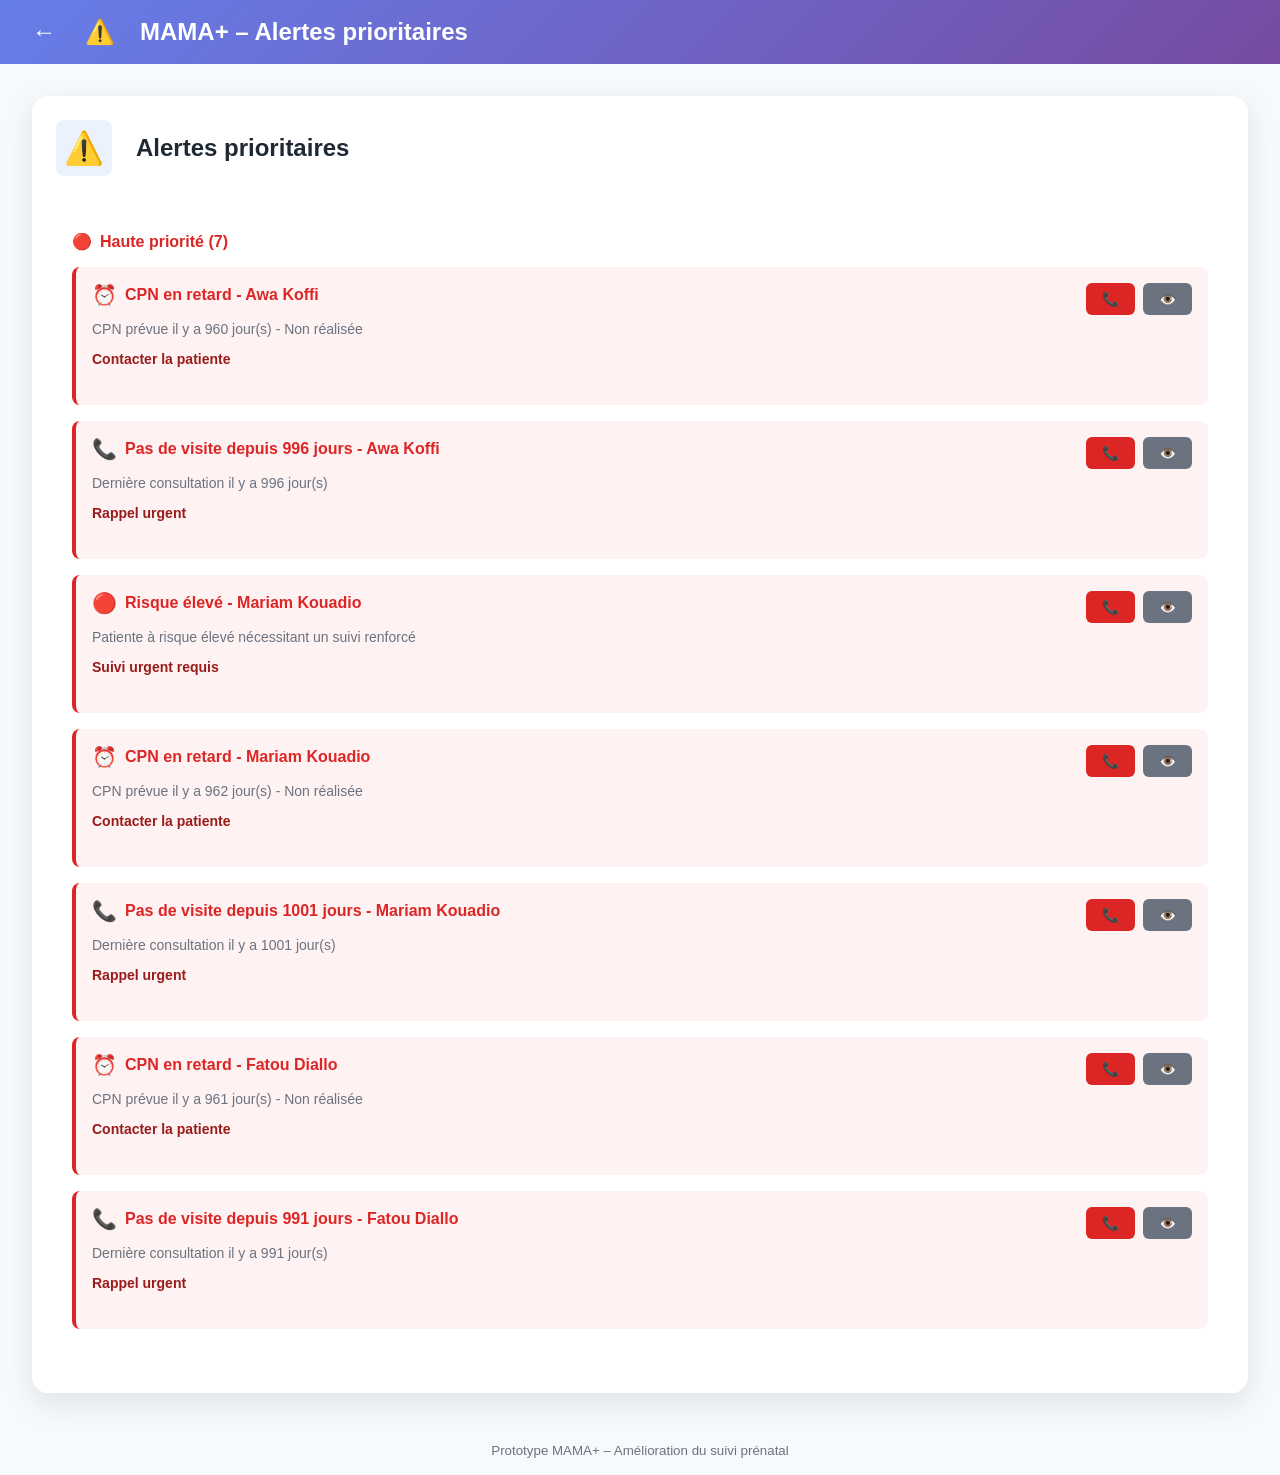
==== commit 61547b20: "Add files via upload" ====
--- a/alertes.html
+++ b/alertes.html
@@ -2,9 +2,11 @@
 <html lang="fr">
   <head>
     <meta charset="UTF-8" />
-    <meta name="viewport" content="width=device-width, initial-scale=1.0" />
+    <meta name="viewport" content="width=device-width, initial-scale=1.0, maximum-scale=5.0, user-scalable=yes" />
     <title>MAMA+ – Alertes prioritaires</title>
     <link rel="stylesheet" href="styles.css" />
+    <link rel="stylesheet" href="styles-icons.css" />
+    <link rel="stylesheet" href="styles-mobile-nav.css" />
   </head>
   <body>
     <header role="banner" class="tools-header">
@@ -40,6 +42,9 @@
     </footer>
 
     <!-- Script pour les alertes prioritaires (version simplifiée) -->
+    <!-- Navigation mobile -->
+    <script src="utils/icons.js"></script>
+    <script src="utils/mobile-nav.js" defer></script>
     <script src="app-alertes-simple.js" defer></script>
   </body>
 </html>
--- a/styles.css
+++ b/styles.css
@@ -481,6 +481,182 @@
   flex-direction: column;
   align-items: center;
   justify-content: center;
+}
+
+/* Styles pour les marqueurs Leaflet personnalisés */
+.custom-marker {
+  background: transparent !important;
+  border: none !important;
+}
+
+.cluster-marker {
+  background: transparent !important;
+  border: none !important;
+}
+
+/* Styles pour les établissements de santé */
+.facilities-category {
+  margin-bottom: 2rem;
+}
+
+.facilities-category-title {
+  display: flex;
+  align-items: center;
+  gap: 0.75rem;
+  margin-bottom: 1.25rem;
+  font-size: 1.125rem;
+  color: #1f2933;
+  font-weight: 600;
+}
+
+.facility-icon {
+  font-size: 1.5rem;
+}
+
+.facilities-grid {
+  display: grid;
+  grid-template-columns: repeat(auto-fill, minmax(300px, 1fr));
+  gap: 1.25rem;
+}
+
+.facility-card {
+  padding: 1.25rem;
+  background: #fff;
+  border-radius: 0.75rem;
+  border: 1px solid #e5e7eb;
+  transition: all 0.2s ease;
+}
+
+.facility-card:hover {
+  box-shadow: 0 4px 12px rgba(0, 0, 0, 0.1);
+  transform: translateY(-2px);
+  border-color: #cbd5e1;
+}
+
+.hospital-card {
+  border-left: 4px solid #ef4444;
+}
+
+.pharmacy-card {
+  border-left: 4px solid #10b981;
+}
+
+.facility-header {
+  display: flex;
+  justify-content: space-between;
+  align-items: flex-start;
+  margin-bottom: 1rem;
+  gap: 1rem;
+}
+
+.facility-name {
+  margin: 0;
+  font-size: 1rem;
+  color: #1f2933;
+  font-weight: 600;
+  flex: 1;
+}
+
+.facility-distance {
+  font-size: 0.875rem;
+  color: #6b7280;
+  font-weight: 600;
+  white-space: nowrap;
+  padding: 0.25rem 0.5rem;
+  background: #f3f4f6;
+  border-radius: 0.375rem;
+}
+
+.facility-details {
+  display: flex;
+  flex-direction: column;
+  gap: 0.75rem;
+}
+
+.facility-address {
+  margin: 0;
+  font-size: 0.875rem;
+  color: #4b5563;
+  line-height: 1.5;
+}
+
+.facility-phone {
+  margin: 0;
+}
+
+.phone-link {
+  color: #2563eb;
+  text-decoration: none;
+  font-size: 0.875rem;
+  font-weight: 500;
+  display: inline-flex;
+  align-items: center;
+  gap: 0.5rem;
+  transition: color 0.2s;
+}
+
+.phone-link:hover {
+  color: #1d4ed8;
+  text-decoration: underline;
+}
+
+.facility-services {
+  margin-top: 0.5rem;
+}
+
+.facility-services strong {
+  display: block;
+  margin-bottom: 0.5rem;
+  font-size: 0.8125rem;
+  color: #6b7280;
+  font-weight: 600;
+}
+
+.services-tags {
+  display: flex;
+  flex-wrap: wrap;
+  gap: 0.5rem;
+}
+
+.service-tag {
+  padding: 0.25rem 0.625rem;
+  background: #eff6ff;
+  color: #1e40af;
+  border-radius: 0.375rem;
+  font-size: 0.75rem;
+  font-weight: 500;
+}
+
+.loading-state-small {
+  padding: 2rem;
+  text-align: center;
+  color: #6b7280;
+}
+
+.loading-state-small p {
+  margin: 0;
+  font-size: 0.875rem;
+}
+
+@media screen and (max-width: 768px) {
+  .facilities-grid {
+    grid-template-columns: 1fr;
+    gap: 1rem;
+  }
+  
+  .facility-card {
+    padding: 1rem;
+  }
+  
+  .facility-header {
+    flex-direction: column;
+    align-items: flex-start;
+    gap: 0.5rem;
+  }
+  
+  .facility-distance {
+    align-self: flex-start;
+  }
 }
 
 .map-clusters-preview {
@@ -873,33 +1049,18 @@
 /* Styles pour les consultations */
 .consultation-item {
   display: flex;
-  flex-direction: column;
-  gap: 1.5rem;
-  padding: 1.75rem;
-  background: linear-gradient(to bottom, #ffffff 0%, #f8fafc 100%);
-  border-radius: 0.875rem;
-  border: 1px solid #e2e8f0;
-  transition: all 0.3s ease;
-  min-height: 200px;
-  position: relative;
-  overflow: hidden;
-}
-
-.consultation-item::before {
-  content: '';
-  position: absolute;
-  top: 0;
-  left: 0;
-  width: 3px;
-  height: 100%;
-  background: linear-gradient(180deg, #2563eb 0%, #1d4ed8 100%);
+  gap: 1rem;
+  padding: 1.25rem;
+  background: #fff;
+  border-radius: 0.75rem;
+  border: 1px solid #e5e7eb;
+  transition: all 0.2s ease;
 }
 
 .consultation-item:hover {
-  box-shadow: 0 8px 20px rgba(37, 99, 235, 0.15);
-  border-color: #3b82f6;
-  transform: translateY(-3px);
-  background: linear-gradient(to bottom, #ffffff 0%, #eff6ff 100%);
+  box-shadow: 0 4px 12px rgba(0, 0, 0, 0.1);
+  border-color: #2563eb;
+  transform: translateY(-2px);
 }
 
 .item-header-consultation {
@@ -1302,10 +1463,112 @@
 }
 
 .cpn-header-left,
-.vaccination-header-left {
+.vaccination-header-left,
+.consultation-header-left {
   display: flex;
   align-items: center;
   gap: 0.5rem;
+}
+
+.consultation-header {
+  display: flex;
+  align-items: center;
+  justify-content: space-between;
+  gap: 1rem;
+  margin-bottom: 0.5rem;
+  flex-wrap: wrap;
+}
+
+.consultation-title {
+  display: block;
+  font-size: 1.125rem;
+  color: #1f2933;
+  font-weight: 600;
+  margin: 0;
+}
+
+.consultation-date-full {
+  font-size: 0.9375rem;
+  color: #374151;
+  font-weight: 500;
+  margin-bottom: 0.75rem;
+  line-height: 1.5;
+}
+
+.consultation-metrics {
+  display: flex;
+  flex-direction: column;
+  gap: 0.75rem;
+  margin-bottom: 0.75rem;
+}
+
+.consultation-metric-item {
+  display: flex;
+  flex-direction: column;
+  gap: 0.25rem;
+  padding: 0.75rem;
+  background: #f9fafb;
+  border-radius: 0.5rem;
+  border-left: 3px solid #2563eb;
+}
+
+.metric-label-small {
+  font-size: 0.75rem;
+  color: #6b7280;
+  font-weight: 600;
+  text-transform: uppercase;
+  letter-spacing: 0.05em;
+}
+
+.metric-value-small {
+  font-size: 1rem;
+  color: #1f2933;
+  font-weight: 600;
+}
+
+.metric-advice-small {
+  margin-top: 0.5rem;
+  padding: 0.5rem 0.75rem;
+  border-radius: 0.375rem;
+  font-size: 0.8125rem;
+  line-height: 1.4;
+}
+
+.metric-advice-small.success {
+  background: #d1fae5;
+  color: #065f46;
+  border-left: 2px solid #10b981;
+}
+
+.metric-advice-small.warning {
+  background: #fef3c7;
+  color: #92400e;
+  border-left: 2px solid #f59e0b;
+}
+
+.metric-advice-small.alert {
+  background: #fee2e2;
+  color: #991b1b;
+  border-left: 2px solid #ef4444;
+}
+
+.metric-advice-small.info {
+  background: #dbeafe;
+  color: #1e40af;
+  border-left: 2px solid #3b82f6;
+}
+
+.consultation-notes {
+  margin-top: 0.75rem;
+  padding-top: 0.75rem;
+  border-top: 1px solid #e5e7eb;
+}
+
+.consultation-notes p {
+  margin: 0;
+  color: #4b5563;
+  font-size: 0.875rem;
+  line-height: 1.6;
 }
 
 .cpn-advice {
@@ -3155,7 +3418,7 @@
 }
 
 .tab-btn-enhanced {
-  padding: 1rem 1.25rem;
+  padding: 0.75rem 1.25rem;
   background: transparent;
   border: none;
   border-bottom: 3px solid transparent;
@@ -3167,17 +3430,37 @@
   margin-bottom: -2px;
   white-space: nowrap;
   flex-shrink: 0;
+  display: flex;
+  align-items: center;
+  gap: 0.5rem;
+  border-radius: 0.5rem 0.5rem 0 0;
+  position: relative;
 }
 
 .tab-btn-enhanced:hover {
   color: #2563eb;
-  background: #f8fafc;
+  background: #f3f4f6;
 }
 
 .tab-btn-enhanced.active {
   color: #2563eb;
   border-bottom-color: #2563eb;
-  background: #f8fafc;
+  background: #f3f4f6;
+  border-radius: 0.5rem 0.5rem 0 0;
+}
+
+.tab-btn-enhanced.active::after {
+  content: '';
+  position: absolute;
+  bottom: -3px;
+  left: 0;
+  right: 0;
+  height: 3px;
+  background: #2563eb;
+  border-radius: 2px 2px 0 0;
+  width: calc(100% + 0.5rem);
+  margin-left: -0.25rem;
+  margin-right: -0.25rem;
 }
 
 /* Info banner */
--- a/styles-icons.css
+++ b/styles-icons.css
@@ -0,0 +1,375 @@
+/* ==================== STYLES POUR LES ICÔNES SVG ==================== */
+
+.icon {
+  display: inline-block;
+  vertical-align: middle;
+  flex-shrink: 0;
+  transition: all 0.2s ease;
+}
+
+/* Tailles d'icônes */
+.icon-xs {
+  width: 16px;
+  height: 16px;
+}
+
+.icon-sm {
+  width: 20px;
+  height: 20px;
+}
+
+.icon-md {
+  width: 24px;
+  height: 24px;
+}
+
+.icon-lg {
+  width: 32px;
+  height: 32px;
+}
+
+.icon-xl {
+  width: 40px;
+  height: 40px;
+}
+
+.icon-2xl {
+  width: 48px;
+  height: 48px;
+}
+
+/* Icônes dans les boutons d'action */
+.action-btn {
+  display: inline-flex;
+  align-items: center;
+  justify-content: center;
+  width: 36px;
+  height: 36px;
+  padding: 0;
+  border: none;
+  border-radius: 0.5rem;
+  background: transparent;
+  cursor: pointer;
+  transition: all 0.2s ease;
+}
+
+.action-btn .icon {
+  width: 20px;
+  height: 20px;
+}
+
+.action-btn:hover {
+  background: rgba(0, 0, 0, 0.05);
+  transform: translateY(-2px);
+}
+
+.action-btn:active {
+  transform: translateY(0);
+}
+
+.action-btn:disabled {
+  opacity: 0.5;
+  cursor: not-allowed;
+}
+
+.action-btn:disabled:hover {
+  transform: none;
+  background: transparent;
+}
+
+/* Couleurs spécifiques par type de bouton */
+.action-btn.call-btn .icon {
+  color: #10b981;
+}
+
+.action-btn.call-btn:hover {
+  background: rgba(16, 185, 129, 0.1);
+}
+
+.action-btn.edit-btn .icon {
+  color: #f59e0b;
+}
+
+.action-btn.edit-btn:hover {
+  background: rgba(245, 158, 11, 0.1);
+}
+
+.action-btn.view-btn .icon {
+  color: #3b82f6;
+}
+
+.action-btn.view-btn:hover {
+  background: rgba(59, 130, 246, 0.1);
+}
+
+.action-btn.delete-btn .icon {
+  color: #ef4444;
+}
+
+.action-btn.delete-btn:hover {
+  background: rgba(239, 68, 68, 0.1);
+}
+
+/* Icônes dans les en-têtes */
+.header-icon {
+  display: inline-flex;
+  align-items: center;
+  justify-content: center;
+  width: 32px;
+  height: 32px;
+  margin-right: 0.75rem;
+}
+
+.header-icon .icon {
+  width: 28px;
+  height: 28px;
+  color: white;
+}
+
+/* Icônes dans les cartes */
+.card-icon {
+  display: inline-flex;
+  align-items: center;
+  justify-content: center;
+  width: 40px;
+  height: 40px;
+  margin-right: 0.75rem;
+  background: rgba(59, 130, 246, 0.1);
+  border-radius: 0.5rem;
+  padding: 0.5rem;
+}
+
+.card-icon .icon {
+  width: 24px;
+  height: 24px;
+  color: #3b82f6;
+}
+
+/* Icônes dans les statistiques */
+.stat-icon {
+  display: inline-flex;
+  align-items: center;
+  justify-content: center;
+  width: 48px;
+  height: 48px;
+  border-radius: 0.75rem;
+  margin-bottom: 0.5rem;
+}
+
+.stat-icon .icon {
+  width: 28px;
+  height: 28px;
+}
+
+/* Icônes de recherche */
+.search-icon {
+  display: inline-flex;
+  align-items: center;
+  justify-content: center;
+}
+
+.search-icon .icon {
+  width: 20px;
+  height: 20px;
+  color: #6b7280;
+}
+
+/* Icônes de tri */
+.sort-icon {
+  display: inline-flex;
+  align-items: center;
+  margin-left: 0.5rem;
+}
+
+.sort-icon .icon {
+  width: 16px;
+  height: 16px;
+  color: #6b7280;
+}
+
+/* Icônes dans les toasts */
+.toast-icon {
+  display: inline-flex;
+  align-items: center;
+  justify-content: center;
+}
+
+.toast-icon .icon {
+  width: 20px;
+  height: 20px;
+}
+
+.toast-success .toast-icon .icon {
+  color: #10b981;
+}
+
+.toast-error .toast-icon .icon {
+  color: #ef4444;
+}
+
+.toast-warning .toast-icon .icon {
+  color: #f59e0b;
+}
+
+.toast-info .toast-icon .icon {
+  color: #3b82f6;
+}
+
+/* Icônes de risque */
+.risk-icon {
+  display: inline-flex;
+  align-items: center;
+  justify-content: center;
+  width: 24px;
+  height: 24px;
+  border-radius: 50%;
+}
+
+.risk-icon-high {
+  background: rgba(239, 68, 68, 0.1);
+}
+
+.risk-icon-high .icon {
+  color: #ef4444;
+  width: 16px;
+  height: 16px;
+}
+
+.risk-icon-medium {
+  background: rgba(245, 158, 11, 0.1);
+}
+
+.risk-icon-medium .icon {
+  color: #f59e0b;
+  width: 16px;
+  height: 16px;
+}
+
+.risk-icon-low {
+  background: rgba(16, 185, 129, 0.1);
+}
+
+.risk-icon-low .icon {
+  color: #10b981;
+  width: 16px;
+  height: 16px;
+}
+
+/* Badges de risque avec icônes */
+.risk-badge {
+  display: inline-flex;
+  align-items: center;
+  gap: 0.25rem;
+  padding: 0.25rem 0.5rem;
+  border-radius: 0.375rem;
+  font-size: 0.875rem;
+  font-weight: 500;
+}
+
+.risk-badge-high {
+  background: rgba(239, 68, 68, 0.1);
+  color: #dc2626;
+}
+
+.risk-badge-high .icon {
+  width: 14px;
+  height: 14px;
+  color: #dc2626;
+}
+
+.risk-badge-medium {
+  background: rgba(245, 158, 11, 0.1);
+  color: #d97706;
+}
+
+.risk-badge-medium .icon {
+  width: 14px;
+  height: 14px;
+  color: #d97706;
+}
+
+.risk-badge-low {
+  background: rgba(16, 185, 129, 0.1);
+  color: #059669;
+}
+
+.risk-badge-low .icon {
+  width: 14px;
+  height: 14px;
+  color: #059669;
+}
+
+/* Icônes dans les outils */
+.tool-icon {
+  display: inline-flex;
+  align-items: center;
+  justify-content: center;
+}
+
+.tool-icon-circle .icon {
+  width: 32px;
+  height: 32px;
+  color: white;
+}
+
+/* Icônes animées */
+.icon-spin {
+  animation: spin 1s linear infinite;
+}
+
+@keyframes spin {
+  from {
+    transform: rotate(0deg);
+  }
+  to {
+    transform: rotate(360deg);
+  }
+}
+
+.icon-pulse {
+  animation: pulse 2s cubic-bezier(0.4, 0, 0.6, 1) infinite;
+}
+
+@keyframes pulse {
+  0%, 100% {
+    opacity: 1;
+  }
+  50% {
+    opacity: 0.5;
+  }
+}
+
+/* Responsive */
+@media screen and (max-width: 768px) {
+  .action-btn {
+    width: 32px;
+    height: 32px;
+  }
+  
+  .action-btn .icon {
+    width: 18px;
+    height: 18px;
+  }
+  
+  .card-icon {
+    width: 36px;
+    height: 36px;
+  }
+  
+  .card-icon .icon {
+    width: 20px;
+    height: 20px;
+  }
+}
+
+/* Amélioration de l'accessibilité */
+.icon[aria-hidden="true"] {
+  display: inline-block;
+}
+
+.icon:focus {
+  outline: 2px solid #3b82f6;
+  outline-offset: 2px;
+  border-radius: 0.25rem;
+}
+
--- a/styles-mobile-nav.css
+++ b/styles-mobile-nav.css
@@ -0,0 +1,816 @@
+/**
+ * Navigation mobile optimisée pour Android
+ * Améliore l'expérience tactile et la navigation entre les pages
+ */
+
+/* ============================================
+   BARRE DE NAVIGATION MOBILE (BOTTOM NAV)
+   ============================================ */
+
+.mobile-nav-bar {
+  display: none;
+  position: fixed;
+  bottom: 0;
+  left: 0;
+  right: 0;
+  background: #fff;
+  border-top: 1px solid #e5e7eb;
+  box-shadow: 0 -2px 10px rgba(0, 0, 0, 0.1);
+  z-index: 1000;
+  padding: 0.5rem 0;
+  padding-bottom: env(safe-area-inset-bottom, 0.5rem);
+}
+
+.mobile-nav-items {
+  display: flex;
+  justify-content: space-around;
+  align-items: center;
+  max-width: 100%;
+  margin: 0 auto;
+}
+
+.mobile-nav-item {
+  display: flex;
+  flex-direction: column;
+  align-items: center;
+  justify-content: center;
+  flex: 1;
+  padding: 0.5rem;
+  text-decoration: none;
+  color: #6b7280;
+  transition: all 0.2s ease;
+  min-height: 56px;
+  -webkit-tap-highlight-color: transparent;
+  touch-action: manipulation;
+}
+
+.mobile-nav-item:active {
+  background-color: #f3f4f6;
+  border-radius: 0.5rem;
+}
+
+.mobile-nav-item.active {
+  color: #2563eb;
+}
+
+.mobile-nav-item svg {
+  width: 24px;
+  height: 24px;
+  margin-bottom: 0.25rem;
+}
+
+.mobile-nav-item span {
+  font-size: 0.75rem;
+  font-weight: 500;
+}
+
+.mobile-nav-item.active span {
+  font-weight: 600;
+}
+
+/* ============================================
+   MENU HAMBURGER MOBILE
+   ============================================ */
+
+.mobile-menu-toggle {
+  display: none;
+  background: none;
+  border: none;
+  color: #fff;
+  font-size: 1.5rem;
+  cursor: pointer;
+  padding: 0.5rem;
+  margin-right: 0.5rem;
+  -webkit-tap-highlight-color: transparent;
+  touch-action: manipulation;
+  min-width: 44px;
+  min-height: 44px;
+}
+
+.mobile-menu-toggle:active {
+  background-color: rgba(255, 255, 255, 0.1);
+  border-radius: 0.5rem;
+}
+
+.mobile-menu {
+  display: none;
+  position: fixed;
+  top: 0;
+  left: 0;
+  right: 0;
+  bottom: 0;
+  background: rgba(0, 0, 0, 0.5);
+  z-index: 999;
+  opacity: 0;
+  visibility: hidden;
+  transition: opacity 0.3s ease, visibility 0.3s ease;
+}
+
+.mobile-menu.active {
+  opacity: 1;
+  visibility: visible;
+}
+
+.mobile-menu-content {
+  position: fixed;
+  top: 0;
+  left: 0;
+  width: 280px;
+  max-width: 85vw;
+  height: 100%;
+  background: #fff;
+  box-shadow: 2px 0 10px rgba(0, 0, 0, 0.1);
+  transform: translateX(-100%);
+  transition: transform 0.3s ease;
+  overflow-y: auto;
+  -webkit-overflow-scrolling: touch;
+  padding-top: env(safe-area-inset-top, 0);
+  padding-bottom: env(safe-area-inset-bottom, 0);
+}
+
+.mobile-menu.active .mobile-menu-content {
+  transform: translateX(0);
+}
+
+.mobile-menu-header {
+  display: flex;
+  justify-content: space-between;
+  align-items: center;
+  padding: 1rem;
+  border-bottom: 1px solid #e5e7eb;
+  background: linear-gradient(120deg, #2563eb, #10b981);
+  color: #fff;
+}
+
+.mobile-menu-header h3 {
+  margin: 0;
+  font-size: 1.1rem;
+}
+
+.mobile-menu-close {
+  background: none;
+  border: none;
+  color: #fff;
+  font-size: 1.5rem;
+  cursor: pointer;
+  padding: 0.5rem;
+  -webkit-tap-highlight-color: transparent;
+  touch-action: manipulation;
+  min-width: 44px;
+  min-height: 44px;
+}
+
+.mobile-menu-close:active {
+  background-color: rgba(255, 255, 255, 0.1);
+  border-radius: 0.5rem;
+}
+
+.mobile-menu-items {
+  list-style: none;
+  padding: 0;
+  margin: 0;
+}
+
+.mobile-menu-item {
+  border-bottom: 1px solid #f3f4f6;
+}
+
+.mobile-menu-item a {
+  display: flex;
+  align-items: center;
+  padding: 1rem;
+  text-decoration: none;
+  color: #1f2937;
+  transition: background-color 0.2s ease;
+  -webkit-tap-highlight-color: transparent;
+  touch-action: manipulation;
+  min-height: 56px;
+}
+
+.mobile-menu-item a:active {
+  background-color: #f3f4f6;
+}
+
+.mobile-menu-item a svg {
+  width: 20px;
+  height: 20px;
+  margin-right: 0.75rem;
+  color: #6b7280;
+}
+
+.mobile-menu-item.active a {
+  background-color: #eff6ff;
+  color: #2563eb;
+  font-weight: 600;
+}
+
+.mobile-menu-item.active a svg {
+  color: #2563eb;
+}
+
+/* ============================================
+   AMÉLIORATION DES ZONES TACTILES
+   ============================================ */
+
+/* Boutons plus grands pour le tactile */
+@media screen and (max-width: 768px) {
+  button,
+  .btn-primary,
+  .btn-secondary,
+  .action-btn {
+    min-height: 44px;
+    min-width: 44px;
+    padding: 0.75rem 1rem;
+    font-size: 1rem;
+    -webkit-tap-highlight-color: transparent;
+    touch-action: manipulation;
+  }
+
+  /* Espacement entre les boutons */
+  .btn-group,
+  .action-buttons {
+    gap: 0.75rem;
+  }
+
+  /* Liens cliquables */
+  a[role="button"],
+  .clickable {
+    min-height: 44px;
+    min-width: 44px;
+    display: inline-flex;
+    align-items: center;
+    justify-content: center;
+    -webkit-tap-highlight-color: transparent;
+    touch-action: manipulation;
+  }
+
+  /* Inputs plus grands */
+  input[type="text"],
+  input[type="tel"],
+  input[type="email"],
+  input[type="date"],
+  input[type="number"],
+  select,
+  textarea {
+    min-height: 44px;
+    font-size: 16px; /* Évite le zoom automatique sur iOS/Android */
+    padding: 0.75rem;
+  }
+
+  /* Cards avec padding augmenté */
+  .card,
+  .tool-card {
+    padding: 1.25rem;
+    margin-bottom: 1rem;
+  }
+
+  /* Espacement dans les formulaires */
+  .form-section {
+    margin-bottom: 1.5rem;
+  }
+
+  label {
+    margin-bottom: 0.75rem;
+  }
+}
+
+/* ============================================
+   ADJUSTEMENT DU CONTENU POUR LA NAV MOBILE
+   ============================================ */
+
+@media screen and (max-width: 768px) {
+  body {
+    padding-bottom: 70px; /* Espace pour la barre de navigation */
+  }
+
+  main {
+    padding-bottom: 1rem;
+  }
+
+  /* Ajuster le footer pour ne pas chevaucher la nav */
+  footer {
+    margin-bottom: 70px;
+  }
+}
+
+/* ============================================
+   RESPONSIVE - AFFICHAGE MOBILE
+   ============================================ */
+
+@media screen and (max-width: 768px) {
+  /* Afficher la barre de navigation mobile */
+  .mobile-nav-bar {
+    display: block;
+  }
+
+  /* Afficher le bouton hamburger */
+  .mobile-menu-toggle {
+    display: block;
+  }
+
+  /* Masquer certains éléments du header sur mobile */
+  .header-left h1 {
+    font-size: 1rem;
+    overflow: hidden;
+    text-overflow: ellipsis;
+    white-space: nowrap;
+    max-width: 200px;
+  }
+
+  /* Réduire le padding du header */
+  header {
+    padding: 1rem;
+  }
+}
+
+/* ============================================
+   AMÉLIORATION DU SCROLL SUR ANDROID
+   ============================================ */
+
+@media screen and (max-width: 768px) {
+  main,
+  .table-container,
+  .mobile-menu-content {
+    -webkit-overflow-scrolling: touch;
+    overflow-y: auto;
+  }
+
+  /* Smooth scroll */
+  html {
+    scroll-behavior: smooth;
+  }
+
+  /* Prévenir le scroll horizontal */
+  body {
+    overflow-x: hidden;
+    width: 100%;
+  }
+}
+
+/* ============================================
+   OPTIMISATION DES MODALS SUR MOBILE
+   ============================================ */
+
+@media screen and (max-width: 768px) {
+  .modal-content {
+    width: 95%;
+    max-width: 95%;
+    max-height: 90vh;
+    margin: 1rem auto;
+    border-radius: 1rem;
+  }
+
+  .modal-header {
+    padding: 1rem;
+  }
+
+  .modal-body {
+    padding: 1rem;
+    max-height: calc(90vh - 120px);
+    overflow-y: auto;
+    -webkit-overflow-scrolling: touch;
+  }
+
+  .modal-footer {
+    padding: 1rem;
+    flex-direction: column;
+    gap: 0.75rem;
+  }
+
+  .modal-footer button {
+    width: 100%;
+  }
+}
+
+/* ============================================
+   AMÉLIORATION DES TABLES SUR MOBILE
+   ============================================ */
+
+@media screen and (max-width: 768px) {
+  .table-container {
+    position: relative;
+    overflow-x: auto;
+    -webkit-overflow-scrolling: touch;
+    -ms-overflow-style: -ms-autohiding-scrollbar;
+  }
+
+  table {
+    font-size: 0.875rem;
+  }
+
+  table th,
+  table td {
+    padding: 0.75rem 0.5rem;
+    min-width: 100px;
+  }
+
+  /* Indicateur de scroll horizontal */
+  .table-container::after {
+    content: '→';
+    position: absolute;
+    right: 0;
+    top: 50%;
+    transform: translateY(-50%);
+    color: #9ca3af;
+    font-size: 1.5rem;
+    pointer-events: none;
+    opacity: 0.5;
+  }
+}
+
+/* ============================================
+   AMÉLIORATION DES FILTRES SUR MOBILE
+   ============================================ */
+
+@media screen and (max-width: 768px) {
+  .filters-row {
+    flex-direction: column;
+    gap: 0.75rem;
+  }
+
+  .filters-row label,
+  .filters-row select {
+    width: 100%;
+  }
+
+  .search-container {
+    width: 100%;
+  }
+
+  .search-input {
+    width: 100%;
+    min-height: 44px;
+  }
+}
+
+/* ============================================
+   AMÉLIORATION DES ONGLETS SUR MOBILE
+   ============================================ */
+
+@media screen and (max-width: 768px) {
+  .tabs-container {
+    display: flex;
+    gap: 0.5rem;
+    border-bottom: 2px solid #e5e7eb;
+    margin-bottom: 1.5rem;
+    overflow-x: auto;
+    -webkit-overflow-scrolling: touch;
+    scrollbar-width: none;
+    -ms-overflow-style: none;
+  }
+
+  .tabs-container::-webkit-scrollbar {
+    display: none;
+  }
+
+  .tab-btn {
+    padding: 0.875rem 1.25rem;
+    min-height: 44px;
+    font-size: 0.95rem;
+    white-space: nowrap;
+    flex-shrink: 0;
+    -webkit-tap-highlight-color: transparent;
+    touch-action: manipulation;
+  }
+
+  .tab-btn:active {
+    background-color: #f3f4f6;
+    border-radius: 0.5rem 0.5rem 0 0;
+  }
+
+  /* Performance cards responsive */
+  .performance-card {
+    min-width: 0;
+  }
+
+  /* Grid responsive pour performance */
+  .performance-content > div[style*="grid-template-columns"] {
+    grid-template-columns: 1fr !important;
+    gap: 1rem !important;
+  }
+
+  /* Onglets enhanced (conseils) */
+  .tabs-container-enhanced {
+    overflow-x: auto;
+    -webkit-overflow-scrolling: touch;
+    scrollbar-width: none;
+    -ms-overflow-style: none;
+    padding: 0 0.5rem;
+  }
+
+  .tabs-container-enhanced::-webkit-scrollbar {
+    display: none;
+  }
+
+  .tab-btn-enhanced {
+    padding: 0.875rem 1rem;
+    min-height: 44px;
+    font-size: 0.9rem;
+    white-space: nowrap;
+    flex-shrink: 0;
+    -webkit-tap-highlight-color: transparent;
+    touch-action: manipulation;
+  }
+
+  .tab-btn-enhanced:active {
+    background-color: #f3f4f6;
+    border-radius: 0.5rem 0.5rem 0 0;
+  }
+
+  /* Dossier médical responsive */
+  .dossier-grids-enhanced {
+    grid-template-columns: 1fr !important;
+    gap: 1rem !important;
+  }
+
+  .dossier-section-enhanced {
+    margin-bottom: 1rem;
+  }
+
+  .profile-card {
+    padding: 1rem;
+  }
+
+  .profile-header {
+    flex-direction: column;
+    align-items: flex-start;
+    gap: 1rem;
+  }
+
+  .profile-avatar {
+    width: 56px !important;
+    height: 56px !important;
+  }
+
+  .profile-info h2 {
+    font-size: 1.1rem;
+  }
+
+  .profile-details {
+    font-size: 0.85rem;
+    flex-wrap: wrap;
+  }
+  
+  /* ============================================
+     AMÉLIORATION SPÉCIFIQUE POUR DOSSIER MÉDICAL
+     ============================================ */
+  
+  /* Sections du dossier */
+  .dossier-section-enhanced {
+    padding: 1.25rem;
+    border-radius: 0.75rem;
+    min-height: auto;
+    margin-bottom: 1rem;
+  }
+  
+  .section-header-enhanced {
+    gap: 0.875rem;
+    margin-bottom: 1.25rem;
+    padding-bottom: 1rem;
+    border-bottom: 1px solid #e5e7eb;
+  }
+  
+  .section-icon-wrapper {
+    width: 44px;
+    height: 44px;
+    min-width: 44px;
+    min-height: 44px;
+  }
+  
+  .section-icon-large {
+    font-size: 1.5rem;
+  }
+  
+  .section-title {
+    font-size: 1.125rem;
+    line-height: 1.4;
+  }
+  
+  .section-count {
+    min-width: 28px;
+    height: 28px;
+    padding: 0 0.625rem;
+    font-size: 0.875rem;
+  }
+  
+  .dossier-list-enhanced {
+    gap: 1rem;
+  }
+  
+  /* Items du dossier - optimisés pour Android */
+  .consultation-item,
+  .cpn-item,
+  .vaccination-item {
+    padding: 1rem;
+    gap: 0.875rem;
+    border-radius: 0.625rem;
+    margin-bottom: 0.75rem;
+  }
+  
+  .item-icon-large {
+    font-size: 1.75rem;
+    min-width: 40px;
+    width: 40px;
+    height: 40px;
+    display: flex;
+    align-items: center;
+    justify-content: center;
+    flex-shrink: 0;
+  }
+  
+  .item-content-enhanced {
+    flex: 1;
+    min-width: 0;
+  }
+  
+  /* Consultation spécifique */
+  .consultation-header {
+    margin-bottom: 0.75rem;
+  }
+  
+  .consultation-title {
+    font-size: 1rem;
+    line-height: 1.4;
+  }
+  
+  .consultation-date-full {
+    font-size: 0.875rem;
+    margin-bottom: 0.625rem;
+    color: #4b5563;
+    line-height: 1.5;
+  }
+  
+  .consultation-metrics {
+    gap: 0.625rem;
+    margin-bottom: 0.625rem;
+  }
+  
+  .consultation-metric-item {
+    padding: 0.625rem;
+    border-radius: 0.5rem;
+  }
+  
+  .metric-label-small {
+    font-size: 0.6875rem;
+    margin-bottom: 0.25rem;
+  }
+  
+  .metric-value-small {
+    font-size: 0.9375rem;
+    font-weight: 600;
+  }
+  
+  .metric-advice-small {
+    margin-top: 0.375rem;
+    padding: 0.5rem 0.625rem;
+    font-size: 0.75rem;
+    line-height: 1.4;
+  }
+  
+  .consultation-notes {
+    margin-top: 0.625rem;
+    padding-top: 0.625rem;
+  }
+  
+  .consultation-notes p {
+    font-size: 0.8125rem;
+    line-height: 1.5;
+    color: #4b5563;
+  }
+  
+  /* CPN spécifique */
+  .cpn-header {
+    flex-direction: column;
+    align-items: flex-start;
+    gap: 0.625rem;
+    margin-bottom: 0.625rem;
+  }
+  
+  .cpn-header-left {
+    width: 100%;
+  }
+  
+  .cpn-number {
+    font-size: 1rem;
+    line-height: 1.4;
+  }
+  
+  .cpn-date-full {
+    font-size: 0.875rem;
+    margin-bottom: 0.625rem;
+    line-height: 1.5;
+  }
+  
+  .statut-badge-enhanced {
+    font-size: 0.75rem;
+    padding: 0.375rem 0.625rem;
+    margin-top: 0.5rem;
+    border-radius: 0.375rem;
+  }
+  
+  .cpn-advice {
+    margin-top: 0.625rem;
+    padding: 0.625rem 0.75rem;
+    font-size: 0.8125rem;
+    line-height: 1.4;
+  }
+  
+  .cpn-notes {
+    margin-top: 0.625rem;
+    font-size: 0.8125rem;
+    line-height: 1.5;
+  }
+  
+  /* Vaccination spécifique */
+  .vaccination-header {
+    margin-bottom: 0.625rem;
+  }
+  
+  .vaccination-type {
+    font-size: 1rem;
+    line-height: 1.4;
+  }
+  
+  .vaccination-details {
+    gap: 0.375rem;
+    margin-bottom: 0.625rem;
+  }
+  
+  .vaccination-date,
+  .vaccination-site {
+    font-size: 0.8125rem;
+    line-height: 1.5;
+  }
+  
+  .vaccination-info {
+    margin-top: 0.625rem;
+    padding: 0.625rem 0.75rem;
+    font-size: 0.8125rem;
+    line-height: 1.5;
+  }
+  
+  /* Help icon - plus grand pour Android */
+  .help-icon {
+    min-width: 32px;
+    min-height: 32px;
+    font-size: 0.875rem;
+    padding: 0.375rem;
+    display: inline-flex;
+    align-items: center;
+    justify-content: center;
+    -webkit-tap-highlight-color: transparent;
+    touch-action: manipulation;
+  }
+  
+  /* Header optimisé */
+  .tools-header {
+    padding: 0.875rem 1rem;
+  }
+  
+  .tools-header h1 {
+    font-size: 1.125rem;
+    line-height: 1.4;
+  }
+  
+  .header-left {
+    gap: 0.75rem;
+  }
+  
+  /* Card header */
+  .card-header-with-icon {
+    gap: 0.75rem;
+    margin-bottom: 1rem;
+  }
+  
+  .card-header-with-icon h2 {
+    font-size: 1.125rem;
+    line-height: 1.4;
+  }
+  
+  /* Empty state */
+  .empty-state-small {
+    padding: 1.5rem 1rem;
+    text-align: center;
+  }
+  
+  .empty-state-small p {
+    font-size: 0.875rem;
+    color: #6b7280;
+    line-height: 1.5;
+  }
+}
+
+/* ============================================
+   SAFE AREA SUPPORT (iPhone X et plus)
+   ============================================ */
+
+@supports (padding: max(0px)) {
+  .mobile-nav-bar {
+    padding-bottom: max(0.5rem, env(safe-area-inset-bottom));
+  }
+
+  header {
+    padding-top: max(1rem, env(safe-area-inset-top));
+  }
+}
+
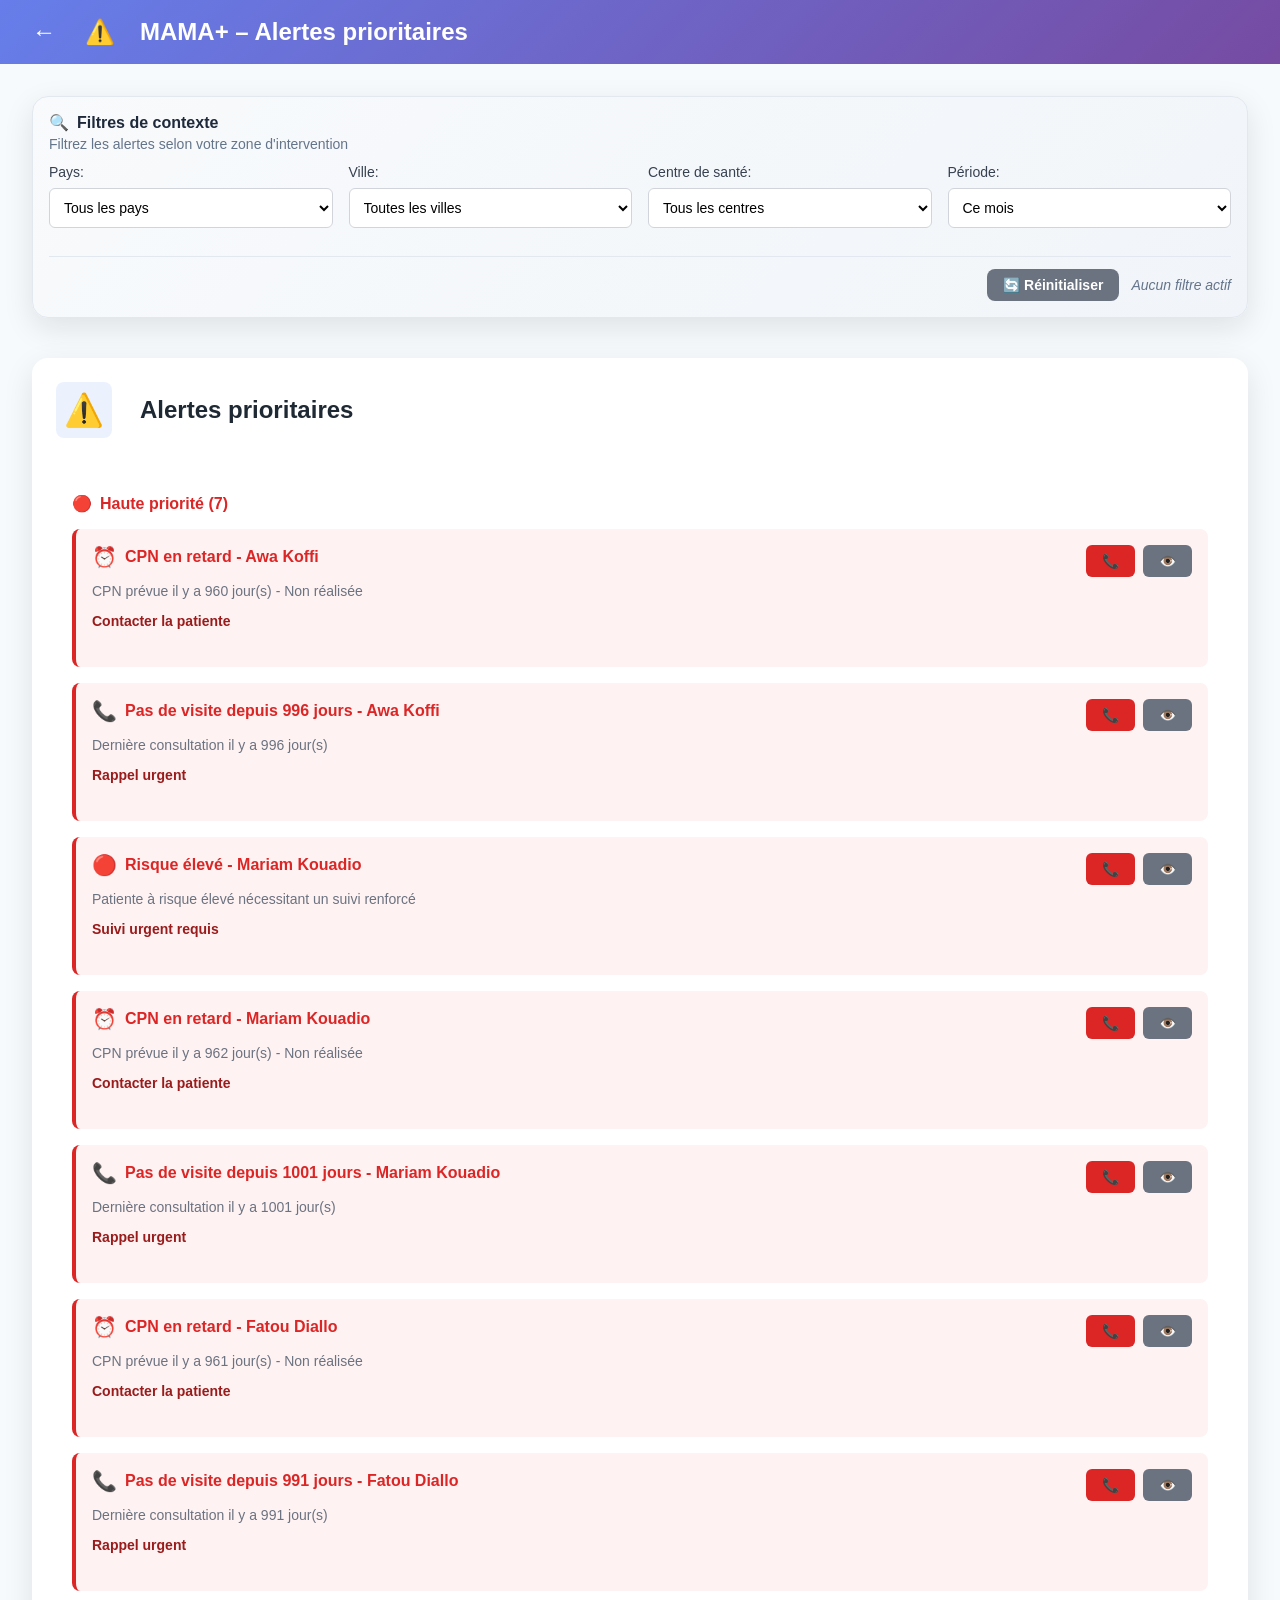
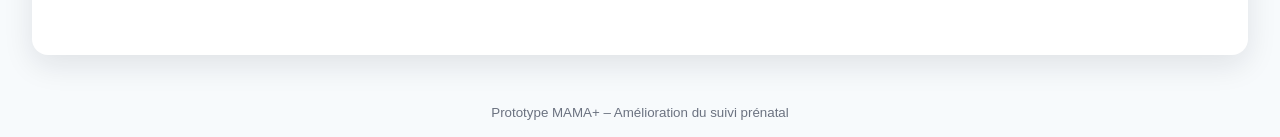
==== commit 27cf0f93: "Add files via upload" ====
--- a/alertes.html
+++ b/alertes.html
@@ -24,6 +24,55 @@
     </header>
 
     <main role="main" style="padding: 2rem;">
+      <!-- Filtres globaux -->
+      <section class="card" id="global-filters-section" style="margin-bottom: 1rem; padding: 1rem; background: linear-gradient(135deg, #f8fafc 0%, #f1f5f9 100%); border: 1px solid #e2e8f0;">
+        <div style="margin-bottom: 0.75rem;">
+          <h3 style="margin: 0; font-size: 1rem; font-weight: 600; color: #1e293b; display: flex; align-items: center; gap: 0.5rem;">
+            <span>🔍</span>
+            <span>Filtres de contexte</span>
+          </h3>
+          <p style="margin: 0.25rem 0 0 0; font-size: 0.875rem; color: #64748b;">Filtrez les alertes selon votre zone d'intervention</p>
+        </div>
+        <div style="display: grid; grid-template-columns: repeat(auto-fit, minmax(200px, 1fr)); gap: 1rem; margin-bottom: 1rem;">
+          <label style="display: flex; flex-direction: column; gap: 0.5rem;">
+            <span style="font-weight: 500; color: #374151; font-size: 0.875rem;">Pays:</span>
+            <select id="global-filter-pays" style="padding: 0.625rem; border: 1px solid #d1d5db; border-radius: 0.375rem; font-size: 0.875rem; background: white;">
+              <option value="all">Tous les pays</option>
+            </select>
+          </label>
+          <label style="display: flex; flex-direction: column; gap: 0.5rem;">
+            <span style="font-weight: 500; color: #374151; font-size: 0.875rem;">Ville:</span>
+            <select id="global-filter-ville" style="padding: 0.625rem; border: 1px solid #d1d5db; border-radius: 0.375rem; font-size: 0.875rem; background: white;">
+              <option value="all">Toutes les villes</option>
+            </select>
+          </label>
+          <label style="display: flex; flex-direction: column; gap: 0.5rem;">
+            <span style="font-weight: 500; color: #374151; font-size: 0.875rem;">Centre de santé:</span>
+            <select id="global-filter-centre" style="padding: 0.625rem; border: 1px solid #d1d5db; border-radius: 0.375rem; font-size: 0.875rem; background: white;">
+              <option value="all">Tous les centres</option>
+            </select>
+          </label>
+          <label style="display: flex; flex-direction: column; gap: 0.5rem;">
+            <span style="font-weight: 500; color: #374151; font-size: 0.875rem;">Période:</span>
+            <select id="global-filter-periode" style="padding: 0.625rem; border: 1px solid #d1d5db; border-radius: 0.375rem; font-size: 0.875rem; background: white;">
+              <option value="week">Cette semaine</option>
+              <option value="month" selected>Ce mois</option>
+              <option value="quarter">Ce trimestre</option>
+              <option value="year">Cette année</option>
+              <option value="all">Toutes les périodes</option>
+            </select>
+          </label>
+        </div>
+        <div style="display: flex; gap: 0.75rem; align-items: center; justify-content: flex-end; padding-top: 0.75rem; border-top: 1px solid #e2e8f0;">
+          <button id="reset-global-filters" class="btn-secondary" style="padding: 0.5rem 1rem; font-size: 0.875rem;">
+            🔄 Réinitialiser
+          </button>
+          <div id="filter-summary" style="font-size: 0.875rem; color: #64748b; font-style: italic;">
+            <span id="filter-summary-text">Aucun filtre actif</span>
+          </div>
+        </div>
+      </section>
+
       <section class="card alerts-card" id="alerts-card">
         <div class="card-header-with-icon">
           <span class="card-icon" style="font-size: 2rem;">⚠️</span>
@@ -45,6 +94,10 @@
     <!-- Navigation mobile -->
     <script src="utils/icons.js"></script>
     <script src="utils/mobile-nav.js" defer></script>
+    <!-- Système de filtres globaux -->
+    <script src="utils/global-filters.js"></script>
+    <!-- Améliorations du tableau de bord -->
+    <script src="utils/dashboard-enhancements.js"></script>
     <script src="app-alertes-simple.js" defer></script>
   </body>
 </html>
--- a/styles.css
+++ b/styles.css
@@ -282,37 +282,84 @@
   font-size: 1rem;
   transition: all 0.2s;
   line-height: 1;
+  box-shadow: 0 2px 4px rgba(0, 0, 0, 0.1);
 }
 
 .action-btn:hover {
-  background-color: #f3f4f6;
+  transform: scale(1.1) translateY(-2px);
+  box-shadow: 0 4px 8px rgba(0, 0, 0, 0.2);
+  opacity: 0.9;
+}
+
+/* Bouton Appeler - Bleu */
+.action-btn.call-btn {
+  background: #3b82f6;
+  color: white;
+  border-color: #3b82f6;
+}
+
+.action-btn.call-btn:hover {
+  background: #2563eb;
   border-color: #2563eb;
-  transform: scale(1.1);
-}
-
-.action-btn.call-btn:hover {
-  background-color: #ecfdf5;
+  color: white;
+}
+
+/* Bouton Consultation - Vert */
+.action-btn.consultation-btn {
+  background: #10b981;
+  color: white;
   border-color: #10b981;
 }
 
+.action-btn.consultation-btn:hover {
+  background: #059669;
+  border-color: #059669;
+  color: white;
+}
+
 .action-btn.reminder-btn:hover {
-  background-color: #eff6ff;
-  border-color: #2563eb;
+  background-color: #f59e0b;
+  color: white;
+  border-color: #f59e0b;
+}
+
+/* Bouton Voir - Violet */
+.action-btn.view-btn {
+  background: #8b5cf6;
+  color: white;
+  border-color: #8b5cf6;
 }
 
 .action-btn.view-btn:hover {
-  background-color: #f9fafb;
-  border-color: #6b7280;
+  background: #7c3aed;
+  border-color: #7c3aed;
+  color: white;
+}
+
+/* Bouton Modifier - Orange */
+.action-btn.edit-btn {
+  background: #f59e0b;
+  color: white;
+  border-color: #f59e0b;
 }
 
 .action-btn.edit-btn:hover {
-  background-color: #fef3c7;
-  border-color: #f59e0b;
+  background: #d97706;
+  border-color: #d97706;
+  color: white;
+}
+
+/* Bouton Supprimer - Rouge */
+.action-btn.delete-btn {
+  background: #ef4444;
+  color: white;
+  border-color: #ef4444;
 }
 
 .action-btn.delete-btn:hover {
-  background-color: #fee2e2;
-  border-color: #ef4444;
+  background: #dc2626;
+  border-color: #dc2626;
+  color: white;
 }
 
 .action-btn:disabled {
@@ -2070,6 +2117,73 @@
   color: #991b1b;
 }
 
+.cpn-item-enhanced.past {
+  opacity: 0.7;
+}
+
+.cpn-reminder {
+  margin-top: 0.5rem;
+  padding: 0.5rem;
+  border-radius: 0.375rem;
+  background: #f3f4f6;
+}
+
+.reminder-badge {
+  display: inline-block;
+  padding: 0.25rem 0.5rem;
+  border-radius: 0.25rem;
+  font-size: 0.75rem;
+  font-weight: 600;
+}
+
+.reminder-badge.past {
+  background: #d1fae5;
+  color: #065f46;
+}
+
+.reminder-badge.today {
+  background: #fef3c7;
+  color: #92400e;
+}
+
+.reminder-badge.upcoming {
+  background: #dbeafe;
+  color: #1e40af;
+}
+
+/* Différenciation visuelle : données auto-déclarées vs validées */
+.data-source-badge {
+  display: inline-block;
+  padding: 0.25rem 0.5rem;
+  border-radius: 0.25rem;
+  font-size: 0.75rem;
+  font-weight: 600;
+  margin-left: 0.5rem;
+}
+
+.data-source-auto-declared {
+  background: #fef3c7;
+  color: #92400e;
+  border: 1px dashed #f59e0b;
+}
+
+.data-source-validated {
+  background: #d1fae5;
+  color: #065f46;
+  border: 1px solid #10b981;
+}
+
+.item-auto-declared {
+  border-left: 3px solid #f59e0b;
+  background: #fffbeb;
+  opacity: 0.9;
+}
+
+.item-validated {
+  border-left: 3px solid #10b981;
+  background: #f0fdf4;
+}
+
 .cpn-date-info {
   display: flex;
   align-items: center;
@@ -2288,6 +2402,117 @@
   display: flex;
   align-items: center;
   gap: 1.5rem;
+  justify-content: space-between;
+}
+
+.btn-edit-profile {
+  display: inline-flex;
+  align-items: center;
+  gap: 0.5rem;
+  padding: 0.5rem 1rem;
+  background: rgba(255, 255, 255, 0.2);
+  border: 1px solid rgba(255, 255, 255, 0.3);
+  border-radius: 0.5rem;
+  color: #fff;
+  font-size: 0.875rem;
+  font-weight: 500;
+  cursor: pointer;
+  transition: all 0.2s ease;
+  white-space: nowrap;
+}
+
+.btn-edit-profile:hover {
+  background: rgba(255, 255, 255, 0.3);
+  border-color: rgba(255, 255, 255, 0.5);
+}
+
+.btn-edit-profile span:first-child {
+  display: inline-flex;
+  align-items: center;
+}
+
+/* Styles pour le profil étendu */
+.profile-extended-card {
+  margin-bottom: 2rem;
+}
+
+.profile-extended-content {
+  padding: 1.5rem;
+}
+
+.profile-extended-grid {
+  display: grid;
+  grid-template-columns: repeat(auto-fit, minmax(300px, 1fr));
+  gap: 1.5rem;
+}
+
+.profile-info-block {
+  background: #f9fafb;
+  border: 1px solid #e5e7eb;
+  border-radius: 0.75rem;
+  padding: 1.5rem;
+  transition: all 0.2s ease;
+}
+
+.profile-info-block:hover {
+  box-shadow: 0 4px 6px rgba(0, 0, 0, 0.05);
+  border-color: #d1d5db;
+}
+
+.profile-info-title {
+  font-size: 1.125rem;
+  font-weight: 600;
+  color: #1f2937;
+  margin: 0 0 1rem 0;
+  padding-bottom: 0.75rem;
+  border-bottom: 2px solid #e5e7eb;
+}
+
+.profile-info-list {
+  display: flex;
+  flex-direction: column;
+  gap: 0.75rem;
+}
+
+.profile-info-item {
+  color: #4b5563;
+  font-size: 0.9375rem;
+  line-height: 1.6;
+}
+
+.profile-info-item strong {
+  color: #1f2937;
+  font-weight: 600;
+  margin-right: 0.5rem;
+}
+
+.profile-info-item a {
+  color: #2563eb;
+  text-decoration: none;
+  transition: color 0.2s ease;
+}
+
+.profile-info-item a:hover {
+  color: #1d4ed8;
+  text-decoration: underline;
+}
+
+.modal-large {
+  max-width: 800px;
+  max-height: 90vh;
+  overflow-y: auto;
+}
+
+.card-header-with-icon {
+  display: flex;
+  align-items: center;
+  justify-content: space-between;
+  gap: 1rem;
+}
+
+.card-header-with-icon h2 {
+  margin: 0;
+  flex: 1;
 }
 
 .profile-avatar {
@@ -3062,6 +3287,229 @@
   margin-top: 0.5rem;
 }
 
+/* Styles pour la page de connexion */
+.login-container {
+  width: 100%;
+  max-width: 450px;
+  margin: 0 auto;
+}
+
+.login-card {
+  background: white;
+  border-radius: 1rem;
+  padding: 2rem;
+  box-shadow: 0 10px 25px rgba(0, 0, 0, 0.1);
+}
+
+.login-header {
+  text-align: center;
+  margin-bottom: 2rem;
+}
+
+.login-header h1 {
+  font-size: 2rem;
+  color: #1f2937;
+  margin: 0;
+}
+
+.login-tabs-wrapper {
+  margin-bottom: 2rem;
+  background: #f9fafb;
+  border-radius: 0.75rem;
+  padding: 0.25rem;
+}
+
+.login-tabs {
+  display: flex;
+  gap: 0.25rem;
+  position: relative;
+}
+
+.login-tab {
+  flex: 1;
+  padding: 0.875rem 1.25rem;
+  background: transparent;
+  border: none;
+  border-radius: 0.5rem;
+  cursor: pointer;
+  font-size: 0.95rem;
+  color: #6b7280;
+  transition: all 0.3s ease;
+  font-weight: 500;
+  position: relative;
+  z-index: 1;
+  min-height: 44px;
+  display: flex;
+  align-items: center;
+  justify-content: center;
+  gap: 0.5rem;
+}
+
+.login-tab .tab-icon {
+  display: inline-flex;
+  align-items: center;
+  justify-content: center;
+  flex-shrink: 0;
+}
+
+.login-tab:hover {
+  color: #2563eb;
+  background: rgba(37, 99, 235, 0.05);
+}
+
+.login-tab.active {
+  color: #2563eb;
+  background: white;
+  box-shadow: 0 2px 4px rgba(0, 0, 0, 0.1);
+  font-weight: 600;
+}
+
+.login-tab:focus {
+  outline: 2px solid #2563eb;
+  outline-offset: 2px;
+}
+
+.login-form-container {
+  animation: fadeIn 0.3s ease;
+}
+
+@keyframes fadeIn {
+  from {
+    opacity: 0;
+    transform: translateY(10px);
+  }
+  to {
+    opacity: 1;
+    transform: translateY(0);
+  }
+}
+
+.login-form-grid {
+  display: grid;
+  grid-template-columns: repeat(auto-fit, minmax(200px, 1fr));
+  gap: 1.5rem;
+  align-items: start;
+}
+
+.login-form .form-group {
+  margin-bottom: 0;
+  display: flex;
+  flex-direction: column;
+}
+
+.login-form .form-group-button {
+  display: flex;
+  align-items: flex-end;
+  justify-content: flex-end;
+}
+
+.login-form label {
+  display: block;
+  margin-bottom: 0.5rem;
+  color: #374151;
+  font-weight: 500;
+  font-size: 0.9rem;
+  line-height: 1.4;
+}
+
+.login-form input,
+.login-form select {
+  width: 100%;
+  padding: 0.75rem;
+  border: 1px solid #d1d5db;
+  border-radius: 0.5rem;
+  font-size: 1rem;
+  transition: all 0.2s ease;
+  box-sizing: border-box;
+  min-height: 44px;
+}
+
+.login-form input:focus,
+.login-form select:focus {
+  outline: none;
+  border-color: #2563eb;
+  box-shadow: 0 0 0 3px rgba(37, 99, 235, 0.1);
+}
+
+.form-help-text {
+  color: #6b7280;
+  font-size: 0.875rem;
+  margin-top: 0.25rem;
+  display: block;
+  line-height: 1.4;
+}
+
+.btn-block {
+  width: 100%;
+  padding: 0.875rem;
+  font-size: 1rem;
+  font-weight: 600;
+  margin-top: 1rem;
+}
+
+.btn-login-submit {
+  padding: 0.875rem 2rem;
+  font-size: 1rem;
+  font-weight: 600;
+  min-height: 44px;
+  white-space: nowrap;
+  min-width: 140px;
+}
+
+.login-form .message {
+  padding: 0.75rem;
+  border-radius: 0.5rem;
+  font-size: 0.9rem;
+  text-align: center;
+}
+
+.login-form .message.success {
+  background-color: #d1fae5;
+  color: #065f46;
+  border: 1px solid #10b981;
+}
+
+.login-form .message.error {
+  background-color: #fee2e2;
+  color: #991b1b;
+  border: 1px solid #ef4444;
+}
+
+@media (max-width: 768px) {
+  .login-card {
+    padding: 1.5rem;
+  }
+  
+  .login-header h1 {
+    font-size: 1.75rem;
+  }
+
+  .login-form-grid {
+    grid-template-columns: 1fr;
+    gap: 1.25rem;
+  }
+
+  .login-form .form-group-button {
+    align-items: stretch;
+    justify-content: stretch;
+  }
+
+  .btn-login-submit {
+    width: 100%;
+    min-width: auto;
+  }
+
+  .login-tab {
+    padding: 0.75rem 1rem;
+    font-size: 0.9rem;
+  }
+
+  .login-tab .tab-icon {
+    width: 16px;
+    height: 16px;
+  }
+}
+
 /* Styles pour le formulaire d'inscription patiente */
 .registration-form-card {
   max-width: 800px;
@@ -3264,6 +3712,7 @@
   border-radius: 0.5rem;
   cursor: pointer;
   font-size: 0.9rem;
+  color: #000000;
   transition: all 0.2s;
 }
 
--- a/styles-mobile-nav.css
+++ b/styles-mobile-nav.css
@@ -814,3 +814,46 @@
   }
 }
 
+/* ============================================
+   STYLES RESPONSIVES POUR LES PROFILS ÉTENDUS
+   ============================================ */
+
+@media (max-width: 768px) {
+  .profile-extended-grid {
+    grid-template-columns: 1fr;
+    gap: 1rem;
+  }
+
+  .profile-info-block {
+    padding: 1rem;
+  }
+
+  .profile-info-title {
+    font-size: 1rem;
+  }
+
+  .btn-edit-profile {
+    padding: 0.5rem 0.75rem;
+    font-size: 0.8125rem;
+  }
+
+  .btn-edit-profile span:last-child {
+    display: none;
+  }
+
+  .modal-large {
+    max-width: 95%;
+    margin: 1rem;
+  }
+
+  .card-header-with-icon {
+    flex-wrap: wrap;
+  }
+
+  .card-header-with-icon .btn-edit-profile {
+    margin-top: 0.5rem;
+    width: 100%;
+    justify-content: center;
+  }
+}
+
